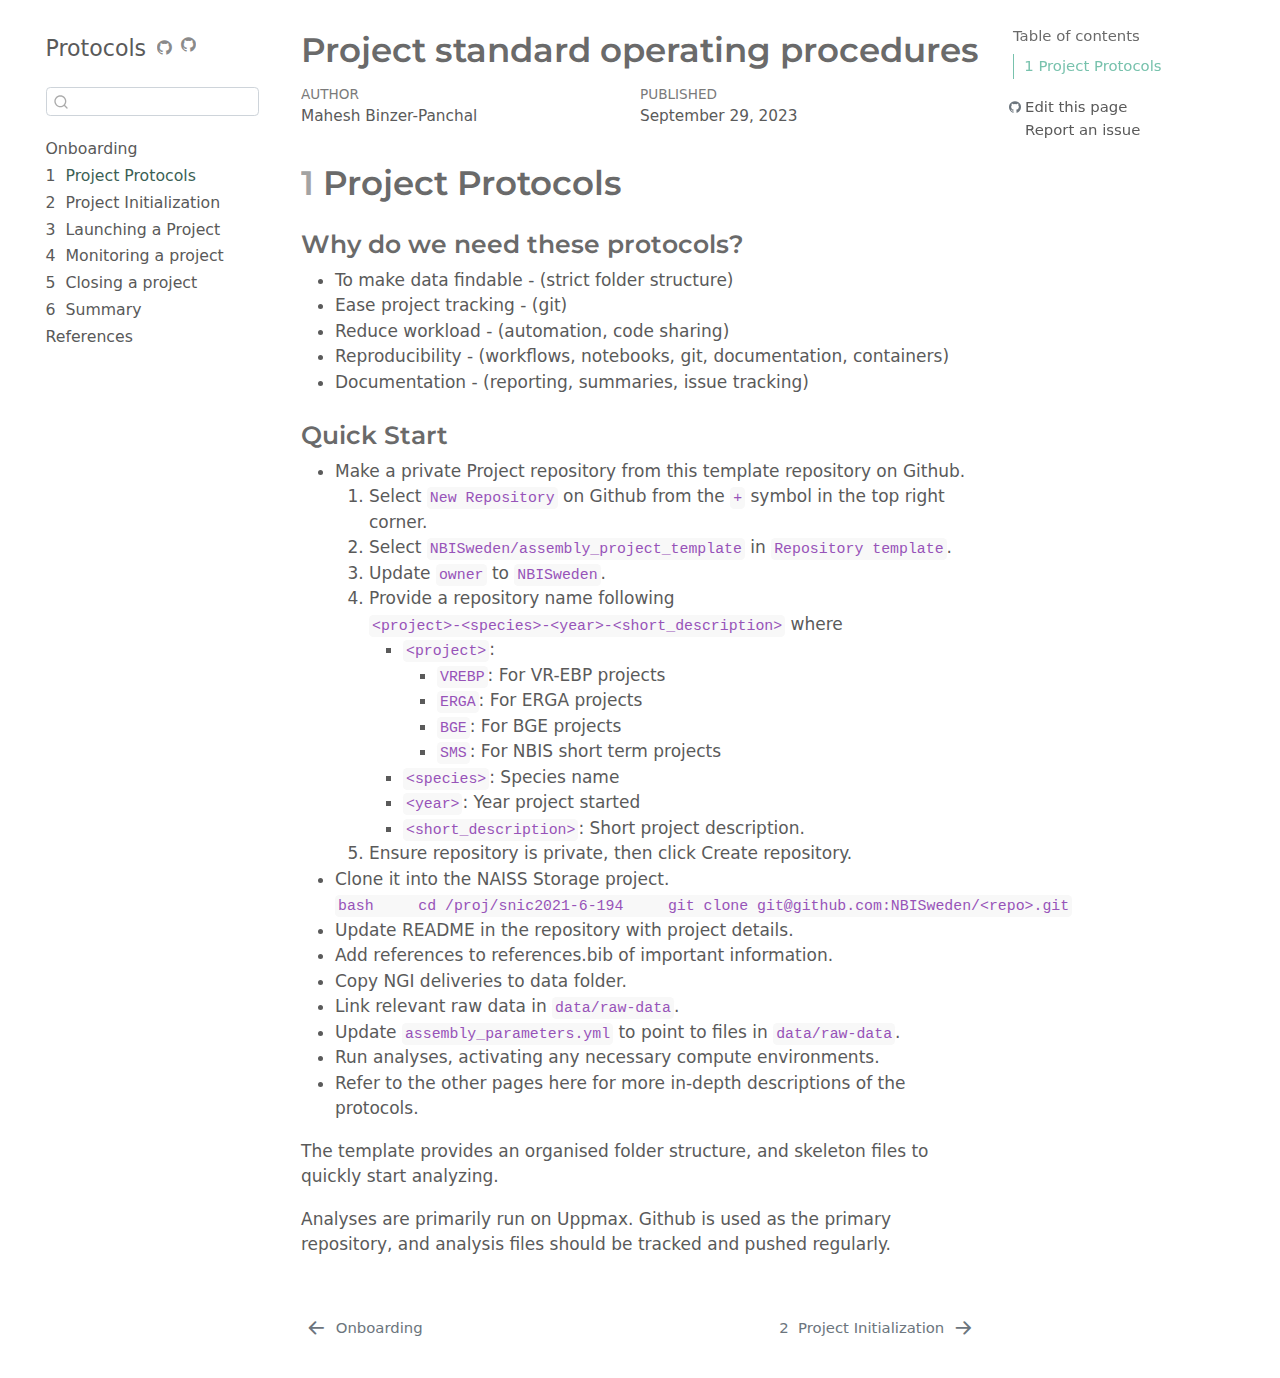
==== index.html @ acf772f7 "Built site for gh-pages" ====
<!DOCTYPE html>
<html xmlns="http://www.w3.org/1999/xhtml" lang="en" xml:lang="en"><head>

<meta charset="utf-8">
<meta name="generator" content="quarto-1.3.450">

<meta name="viewport" content="width=device-width, initial-scale=1.0, user-scalable=yes">

<meta name="author" content="Mahesh Binzer-Panchal">
<meta name="dcterms.date" content="2023-09-29">

<title>Project standard operating procedures</title>
<style>
code{white-space: pre-wrap;}
span.smallcaps{font-variant: small-caps;}
div.columns{display: flex; gap: min(4vw, 1.5em);}
div.column{flex: auto; overflow-x: auto;}
div.hanging-indent{margin-left: 1.5em; text-indent: -1.5em;}
ul.task-list{list-style: none;}
ul.task-list li input[type="checkbox"] {
  width: 0.8em;
  margin: 0 0.8em 0.2em -1em; /* quarto-specific, see https://github.com/quarto-dev/quarto-cli/issues/4556 */ 
  vertical-align: middle;
}
</style>


<script src="site_libs/quarto-nav/quarto-nav.js"></script>
<script src="site_libs/quarto-nav/headroom.min.js"></script>
<script src="site_libs/clipboard/clipboard.min.js"></script>
<script src="site_libs/quarto-search/autocomplete.umd.js"></script>
<script src="site_libs/quarto-search/fuse.min.js"></script>
<script src="site_libs/quarto-search/quarto-search.js"></script>
<meta name="quarto:offset" content="./">
<link href="./initialize.html" rel="next">
<link href="./preface.html" rel="prev">
<script src="site_libs/quarto-html/quarto.js"></script>
<script src="site_libs/quarto-html/popper.min.js"></script>
<script src="site_libs/quarto-html/tippy.umd.min.js"></script>
<script src="site_libs/quarto-html/anchor.min.js"></script>
<link href="site_libs/quarto-html/tippy.css" rel="stylesheet">
<link href="site_libs/quarto-html/quarto-syntax-highlighting.css" rel="stylesheet" id="quarto-text-highlighting-styles">
<script src="site_libs/bootstrap/bootstrap.min.js"></script>
<link href="site_libs/bootstrap/bootstrap-icons.css" rel="stylesheet">
<link href="site_libs/bootstrap/bootstrap.min.css" rel="stylesheet" id="quarto-bootstrap" data-mode="light">
<script id="quarto-search-options" type="application/json">{
  "location": "sidebar",
  "copy-button": false,
  "collapse-after": 3,
  "panel-placement": "start",
  "type": "textbox",
  "limit": 20,
  "language": {
    "search-no-results-text": "No results",
    "search-matching-documents-text": "matching documents",
    "search-copy-link-title": "Copy link to search",
    "search-hide-matches-text": "Hide additional matches",
    "search-more-match-text": "more match in this document",
    "search-more-matches-text": "more matches in this document",
    "search-clear-button-title": "Clear",
    "search-detached-cancel-button-title": "Cancel",
    "search-submit-button-title": "Submit",
    "search-label": "Search"
  }
}</script>


</head>

<body class="nav-sidebar floating">

<div id="quarto-search-results"></div>
  <header id="quarto-header" class="headroom fixed-top">
  <nav class="quarto-secondary-nav">
    <div class="container-fluid d-flex">
      <button type="button" class="quarto-btn-toggle btn" data-bs-toggle="collapse" data-bs-target="#quarto-sidebar,#quarto-sidebar-glass" aria-controls="quarto-sidebar" aria-expanded="false" aria-label="Toggle sidebar navigation" onclick="if (window.quartoToggleHeadroom) { window.quartoToggleHeadroom(); }">
        <i class="bi bi-layout-text-sidebar-reverse"></i>
      </button>
      <nav class="quarto-page-breadcrumbs" aria-label="breadcrumb"><ol class="breadcrumb"><li class="breadcrumb-item"><a href="./index.html"><span class="chapter-number">1</span>&nbsp; <span class="chapter-title">Project Protocols</span></a></li></ol></nav>
      <a class="flex-grow-1" role="button" data-bs-toggle="collapse" data-bs-target="#quarto-sidebar,#quarto-sidebar-glass" aria-controls="quarto-sidebar" aria-expanded="false" aria-label="Toggle sidebar navigation" onclick="if (window.quartoToggleHeadroom) { window.quartoToggleHeadroom(); }">      
      </a>
      <button type="button" class="btn quarto-search-button" aria-label="" onclick="window.quartoOpenSearch();">
        <i class="bi bi-search"></i>
      </button>
    </div>
  </nav>
</header>
<!-- content -->
<div id="quarto-content" class="quarto-container page-columns page-rows-contents page-layout-article">
<!-- sidebar -->
  <nav id="quarto-sidebar" class="sidebar collapse collapse-horizontal sidebar-navigation floating overflow-auto">
    <div class="pt-lg-2 mt-2 text-left sidebar-header">
    <div class="sidebar-title mb-0 py-0">
      <a href="./">Protocols</a> 
        <div class="sidebar-tools-main">
    <div class="dropdown">
      <a href="" title="" id="quarto-navigation-tool-dropdown-0" class="quarto-navigation-tool dropdown-toggle px-1" data-bs-toggle="dropdown" aria-expanded="false" aria-label=""><i class="bi bi-github"></i></a>
      <ul class="dropdown-menu" aria-labelledby="quarto-navigation-tool-dropdown-0">
          <li>
            <a class="dropdown-item sidebar-tools-main-item" href="https://github.com/NBISweden/assembly-project-template">
            Source Code
            </a>
          </li>
          <li>
            <a class="dropdown-item sidebar-tools-main-item" href="https://github.com/NBISweden/assembly-project-template/issues">
            Report a Bug
            </a>
          </li>
      </ul>
    </div>
    <a href="https://github.com/NBISweden/assembly-project-template/tree/main/docs/gh-pages/" rel="" title="Source Code" class="quarto-navigation-tool px-1" aria-label="Source Code"><i class="bi bi-github"></i></a>
</div>
    </div>
      </div>
        <div class="mt-2 flex-shrink-0 align-items-center">
        <div class="sidebar-search">
        <div id="quarto-search" class="" title="Search"></div>
        </div>
        </div>
    <div class="sidebar-menu-container"> 
    <ul class="list-unstyled mt-1">
        <li class="sidebar-item">
  <div class="sidebar-item-container"> 
  <a href="./preface.html" class="sidebar-item-text sidebar-link">
 <span class="menu-text">Onboarding</span></a>
  </div>
</li>
        <li class="sidebar-item">
  <div class="sidebar-item-container"> 
  <a href="./index.html" class="sidebar-item-text sidebar-link active">
 <span class="menu-text"><span class="chapter-number">1</span>&nbsp; <span class="chapter-title">Project Protocols</span></span></a>
  </div>
</li>
        <li class="sidebar-item">
  <div class="sidebar-item-container"> 
  <a href="./initialize.html" class="sidebar-item-text sidebar-link">
 <span class="menu-text"><span class="chapter-number">2</span>&nbsp; <span class="chapter-title">Project Initialization</span></span></a>
  </div>
</li>
        <li class="sidebar-item">
  <div class="sidebar-item-container"> 
  <a href="./launch.html" class="sidebar-item-text sidebar-link">
 <span class="menu-text"><span class="chapter-number">3</span>&nbsp; <span class="chapter-title">Launching a Project</span></span></a>
  </div>
</li>
        <li class="sidebar-item">
  <div class="sidebar-item-container"> 
  <a href="./monitor.html" class="sidebar-item-text sidebar-link">
 <span class="menu-text"><span class="chapter-number">4</span>&nbsp; <span class="chapter-title">Monitoring a project</span></span></a>
  </div>
</li>
        <li class="sidebar-item">
  <div class="sidebar-item-container"> 
  <a href="./close.html" class="sidebar-item-text sidebar-link">
 <span class="menu-text"><span class="chapter-number">5</span>&nbsp; <span class="chapter-title">Closing a project</span></span></a>
  </div>
</li>
        <li class="sidebar-item">
  <div class="sidebar-item-container"> 
  <a href="./summary.html" class="sidebar-item-text sidebar-link">
 <span class="menu-text"><span class="chapter-number">6</span>&nbsp; <span class="chapter-title">Summary</span></span></a>
  </div>
</li>
        <li class="sidebar-item">
  <div class="sidebar-item-container"> 
  <a href="./references.html" class="sidebar-item-text sidebar-link">
 <span class="menu-text">References</span></a>
  </div>
</li>
    </ul>
    </div>
</nav>
<div id="quarto-sidebar-glass" data-bs-toggle="collapse" data-bs-target="#quarto-sidebar,#quarto-sidebar-glass"></div>
<!-- margin-sidebar -->
    <div id="quarto-margin-sidebar" class="sidebar margin-sidebar">
        <nav id="TOC" role="doc-toc" class="toc-active">
    <h2 id="toc-title">Table of contents</h2>
   
  <ul class="collapse">
  <li><a href="#project-protocols" id="toc-project-protocols" class="nav-link active" data-scroll-target="#project-protocols"><span class="header-section-number">1</span> Project Protocols</a></li>
  </ul>
<div class="toc-actions"><div><i class="bi bi-github"></i></div><div class="action-links"><p><a href="https://github.com/NBISweden/assembly-project-template/edit/main/docs/gh-pages/index.qmd" class="toc-action">Edit this page</a></p><p><a href="https://github.com/NBISweden/assembly-project-template/issues/new" class="toc-action">Report an issue</a></p></div></div></nav>
    </div>
<!-- main -->
<main class="content" id="quarto-document-content">

<header id="title-block-header" class="quarto-title-block default">
<div class="quarto-title">
<h1 class="title">Project standard operating procedures</h1>
</div>



<div class="quarto-title-meta">

    <div>
    <div class="quarto-title-meta-heading">Author</div>
    <div class="quarto-title-meta-contents">
             <p>Mahesh Binzer-Panchal </p>
          </div>
  </div>
    
    <div>
    <div class="quarto-title-meta-heading">Published</div>
    <div class="quarto-title-meta-contents">
      <p class="date">September 29, 2023</p>
    </div>
  </div>
  
    
  </div>
  

</header>

<section id="project-protocols" class="level1" data-number="1">
<h1 data-number="1"><span class="header-section-number">1</span> Project Protocols</h1>
<section id="why-do-we-need-these-protocols" class="level3">
<h3 class="anchored" data-anchor-id="why-do-we-need-these-protocols">Why do we need these protocols?</h3>
<ul>
<li>To make data findable - (strict folder structure)</li>
<li>Ease project tracking - (git)</li>
<li>Reduce workload - (automation, code sharing)</li>
<li>Reproducibility - (workflows, notebooks, git, documentation, containers)</li>
<li>Documentation - (reporting, summaries, issue tracking)</li>
</ul>
</section>
<section id="quick-start" class="level3">
<h3 class="anchored" data-anchor-id="quick-start">Quick Start</h3>
<ul>
<li>Make a private Project repository from this template repository on Github.
<ol type="1">
<li>Select <code>New Repository</code> on Github from the <code>+</code> symbol in the top right corner.</li>
<li>Select <code>NBISweden/assembly_project_template</code> in <code>Repository template</code>.</li>
<li>Update <code>owner</code> to <code>NBISweden</code>.</li>
<li>Provide a repository name following <code>&lt;project&gt;-&lt;species&gt;-&lt;year&gt;-&lt;short_description&gt;</code> where
<ul>
<li><code>&lt;project&gt;</code>:
<ul>
<li><code>VREBP</code>: For VR-EBP projects</li>
<li><code>ERGA</code>: For ERGA projects</li>
<li><code>BGE</code>: For BGE projects</li>
<li><code>SMS</code>: For NBIS short term projects</li>
</ul></li>
<li><code>&lt;species&gt;</code>: Species name</li>
<li><code>&lt;year&gt;</code>: Year project started</li>
<li><code>&lt;short_description&gt;</code>: Short project description.</li>
</ul></li>
<li>Ensure repository is private, then click Create repository.</li>
</ol></li>
<li>Clone it into the NAISS Storage project. <code>bash     cd /proj/snic2021-6-194     git clone git@github.com:NBISweden/&lt;repo&gt;.git</code></li>
<li>Update README in the repository with project details.</li>
<li>Add references to references.bib of important information.</li>
<li>Copy NGI deliveries to data folder.</li>
<li>Link relevant raw data in <code>data/raw-data</code>.</li>
<li>Update <code>assembly_parameters.yml</code> to point to files in <code>data/raw-data</code>.</li>
<li>Run analyses, activating any necessary compute environments.</li>
<li>Refer to the other pages here for more in-depth descriptions of the protocols.</li>
</ul>
<p>The template provides an organised folder structure, and skeleton files to quickly start analyzing.</p>
<p>Analyses are primarily run on Uppmax. Github is used as the primary repository, and analysis files should be tracked and pushed regularly.</p>


</section>
</section>

</main> <!-- /main -->
<script id="quarto-html-after-body" type="application/javascript">
window.document.addEventListener("DOMContentLoaded", function (event) {
  const toggleBodyColorMode = (bsSheetEl) => {
    const mode = bsSheetEl.getAttribute("data-mode");
    const bodyEl = window.document.querySelector("body");
    if (mode === "dark") {
      bodyEl.classList.add("quarto-dark");
      bodyEl.classList.remove("quarto-light");
    } else {
      bodyEl.classList.add("quarto-light");
      bodyEl.classList.remove("quarto-dark");
    }
  }
  const toggleBodyColorPrimary = () => {
    const bsSheetEl = window.document.querySelector("link#quarto-bootstrap");
    if (bsSheetEl) {
      toggleBodyColorMode(bsSheetEl);
    }
  }
  toggleBodyColorPrimary();  
  const icon = "";
  const anchorJS = new window.AnchorJS();
  anchorJS.options = {
    placement: 'right',
    icon: icon
  };
  anchorJS.add('.anchored');
  const isCodeAnnotation = (el) => {
    for (const clz of el.classList) {
      if (clz.startsWith('code-annotation-')) {                     
        return true;
      }
    }
    return false;
  }
  const clipboard = new window.ClipboardJS('.code-copy-button', {
    text: function(trigger) {
      const codeEl = trigger.previousElementSibling.cloneNode(true);
      for (const childEl of codeEl.children) {
        if (isCodeAnnotation(childEl)) {
          childEl.remove();
        }
      }
      return codeEl.innerText;
    }
  });
  clipboard.on('success', function(e) {
    // button target
    const button = e.trigger;
    // don't keep focus
    button.blur();
    // flash "checked"
    button.classList.add('code-copy-button-checked');
    var currentTitle = button.getAttribute("title");
    button.setAttribute("title", "Copied!");
    let tooltip;
    if (window.bootstrap) {
      button.setAttribute("data-bs-toggle", "tooltip");
      button.setAttribute("data-bs-placement", "left");
      button.setAttribute("data-bs-title", "Copied!");
      tooltip = new bootstrap.Tooltip(button, 
        { trigger: "manual", 
          customClass: "code-copy-button-tooltip",
          offset: [0, -8]});
      tooltip.show();    
    }
    setTimeout(function() {
      if (tooltip) {
        tooltip.hide();
        button.removeAttribute("data-bs-title");
        button.removeAttribute("data-bs-toggle");
        button.removeAttribute("data-bs-placement");
      }
      button.setAttribute("title", currentTitle);
      button.classList.remove('code-copy-button-checked');
    }, 1000);
    // clear code selection
    e.clearSelection();
  });
  function tippyHover(el, contentFn) {
    const config = {
      allowHTML: true,
      content: contentFn,
      maxWidth: 500,
      delay: 100,
      arrow: false,
      appendTo: function(el) {
          return el.parentElement;
      },
      interactive: true,
      interactiveBorder: 10,
      theme: 'quarto',
      placement: 'bottom-start'
    };
    window.tippy(el, config); 
  }
  const noterefs = window.document.querySelectorAll('a[role="doc-noteref"]');
  for (var i=0; i<noterefs.length; i++) {
    const ref = noterefs[i];
    tippyHover(ref, function() {
      // use id or data attribute instead here
      let href = ref.getAttribute('data-footnote-href') || ref.getAttribute('href');
      try { href = new URL(href).hash; } catch {}
      const id = href.replace(/^#\/?/, "");
      const note = window.document.getElementById(id);
      return note.innerHTML;
    });
  }
      let selectedAnnoteEl;
      const selectorForAnnotation = ( cell, annotation) => {
        let cellAttr = 'data-code-cell="' + cell + '"';
        let lineAttr = 'data-code-annotation="' +  annotation + '"';
        const selector = 'span[' + cellAttr + '][' + lineAttr + ']';
        return selector;
      }
      const selectCodeLines = (annoteEl) => {
        const doc = window.document;
        const targetCell = annoteEl.getAttribute("data-target-cell");
        const targetAnnotation = annoteEl.getAttribute("data-target-annotation");
        const annoteSpan = window.document.querySelector(selectorForAnnotation(targetCell, targetAnnotation));
        const lines = annoteSpan.getAttribute("data-code-lines").split(",");
        const lineIds = lines.map((line) => {
          return targetCell + "-" + line;
        })
        let top = null;
        let height = null;
        let parent = null;
        if (lineIds.length > 0) {
            //compute the position of the single el (top and bottom and make a div)
            const el = window.document.getElementById(lineIds[0]);
            top = el.offsetTop;
            height = el.offsetHeight;
            parent = el.parentElement.parentElement;
          if (lineIds.length > 1) {
            const lastEl = window.document.getElementById(lineIds[lineIds.length - 1]);
            const bottom = lastEl.offsetTop + lastEl.offsetHeight;
            height = bottom - top;
          }
          if (top !== null && height !== null && parent !== null) {
            // cook up a div (if necessary) and position it 
            let div = window.document.getElementById("code-annotation-line-highlight");
            if (div === null) {
              div = window.document.createElement("div");
              div.setAttribute("id", "code-annotation-line-highlight");
              div.style.position = 'absolute';
              parent.appendChild(div);
            }
            div.style.top = top - 2 + "px";
            div.style.height = height + 4 + "px";
            let gutterDiv = window.document.getElementById("code-annotation-line-highlight-gutter");
            if (gutterDiv === null) {
              gutterDiv = window.document.createElement("div");
              gutterDiv.setAttribute("id", "code-annotation-line-highlight-gutter");
              gutterDiv.style.position = 'absolute';
              const codeCell = window.document.getElementById(targetCell);
              const gutter = codeCell.querySelector('.code-annotation-gutter');
              gutter.appendChild(gutterDiv);
            }
            gutterDiv.style.top = top - 2 + "px";
            gutterDiv.style.height = height + 4 + "px";
          }
          selectedAnnoteEl = annoteEl;
        }
      };
      const unselectCodeLines = () => {
        const elementsIds = ["code-annotation-line-highlight", "code-annotation-line-highlight-gutter"];
        elementsIds.forEach((elId) => {
          const div = window.document.getElementById(elId);
          if (div) {
            div.remove();
          }
        });
        selectedAnnoteEl = undefined;
      };
      // Attach click handler to the DT
      const annoteDls = window.document.querySelectorAll('dt[data-target-cell]');
      for (const annoteDlNode of annoteDls) {
        annoteDlNode.addEventListener('click', (event) => {
          const clickedEl = event.target;
          if (clickedEl !== selectedAnnoteEl) {
            unselectCodeLines();
            const activeEl = window.document.querySelector('dt[data-target-cell].code-annotation-active');
            if (activeEl) {
              activeEl.classList.remove('code-annotation-active');
            }
            selectCodeLines(clickedEl);
            clickedEl.classList.add('code-annotation-active');
          } else {
            // Unselect the line
            unselectCodeLines();
            clickedEl.classList.remove('code-annotation-active');
          }
        });
      }
  const findCites = (el) => {
    const parentEl = el.parentElement;
    if (parentEl) {
      const cites = parentEl.dataset.cites;
      if (cites) {
        return {
          el,
          cites: cites.split(' ')
        };
      } else {
        return findCites(el.parentElement)
      }
    } else {
      return undefined;
    }
  };
  var bibliorefs = window.document.querySelectorAll('a[role="doc-biblioref"]');
  for (var i=0; i<bibliorefs.length; i++) {
    const ref = bibliorefs[i];
    const citeInfo = findCites(ref);
    if (citeInfo) {
      tippyHover(citeInfo.el, function() {
        var popup = window.document.createElement('div');
        citeInfo.cites.forEach(function(cite) {
          var citeDiv = window.document.createElement('div');
          citeDiv.classList.add('hanging-indent');
          citeDiv.classList.add('csl-entry');
          var biblioDiv = window.document.getElementById('ref-' + cite);
          if (biblioDiv) {
            citeDiv.innerHTML = biblioDiv.innerHTML;
          }
          popup.appendChild(citeDiv);
        });
        return popup.innerHTML;
      });
    }
  }
});
</script>
<nav class="page-navigation">
  <div class="nav-page nav-page-previous">
      <a href="./preface.html" class="pagination-link">
        <i class="bi bi-arrow-left-short"></i> <span class="nav-page-text">Onboarding</span>
      </a>          
  </div>
  <div class="nav-page nav-page-next">
      <a href="./initialize.html" class="pagination-link">
        <span class="nav-page-text"><span class="chapter-number">2</span>&nbsp; <span class="chapter-title">Project Initialization</span></span> <i class="bi bi-arrow-right-short"></i>
      </a>
  </div>
</nav>
</div> <!-- /content -->



</body></html>
---- site_libs/quarto-html/tippy.css ----
.tippy-box[data-animation=fade][data-state=hidden]{opacity:0}[data-tippy-root]{max-width:calc(100vw - 10px)}.tippy-box{position:relative;background-color:#333;color:#fff;border-radius:4px;font-size:14px;line-height:1.4;white-space:normal;outline:0;transition-property:transform,visibility,opacity}.tippy-box[data-placement^=top]>.tippy-arrow{bottom:0}.tippy-box[data-placement^=top]>.tippy-arrow:before{bottom:-7px;left:0;border-width:8px 8px 0;border-top-color:initial;transform-origin:center top}.tippy-box[data-placement^=bottom]>.tippy-arrow{top:0}.tippy-box[data-placement^=bottom]>.tippy-arrow:before{top:-7px;left:0;border-width:0 8px 8px;border-bottom-color:initial;transform-origin:center bottom}.tippy-box[data-placement^=left]>.tippy-arrow{right:0}.tippy-box[data-placement^=left]>.tippy-arrow:before{border-width:8px 0 8px 8px;border-left-color:initial;right:-7px;transform-origin:center left}.tippy-box[data-placement^=right]>.tippy-arrow{left:0}.tippy-box[data-placement^=right]>.tippy-arrow:before{left:-7px;border-width:8px 8px 8px 0;border-right-color:initial;transform-origin:center right}.tippy-box[data-inertia][data-state=visible]{transition-timing-function:cubic-bezier(.54,1.5,.38,1.11)}.tippy-arrow{width:16px;height:16px;color:#333}.tippy-arrow:before{content:"";position:absolute;border-color:transparent;border-style:solid}.tippy-content{position:relative;padding:5px 9px;z-index:1}
---- site_libs/quarto-html/quarto-syntax-highlighting.css ----
/* quarto syntax highlight colors */
:root {
  --quarto-hl-ot-color: #003B4F;
  --quarto-hl-at-color: #657422;
  --quarto-hl-ss-color: #20794D;
  --quarto-hl-an-color: #5E5E5E;
  --quarto-hl-fu-color: #4758AB;
  --quarto-hl-st-color: #20794D;
  --quarto-hl-cf-color: #003B4F;
  --quarto-hl-op-color: #5E5E5E;
  --quarto-hl-er-color: #AD0000;
  --quarto-hl-bn-color: #AD0000;
  --quarto-hl-al-color: #AD0000;
  --quarto-hl-va-color: #111111;
  --quarto-hl-bu-color: inherit;
  --quarto-hl-ex-color: inherit;
  --quarto-hl-pp-color: #AD0000;
  --quarto-hl-in-color: #5E5E5E;
  --quarto-hl-vs-color: #20794D;
  --quarto-hl-wa-color: #5E5E5E;
  --quarto-hl-do-color: #5E5E5E;
  --quarto-hl-im-color: #00769E;
  --quarto-hl-ch-color: #20794D;
  --quarto-hl-dt-color: #AD0000;
  --quarto-hl-fl-color: #AD0000;
  --quarto-hl-co-color: #5E5E5E;
  --quarto-hl-cv-color: #5E5E5E;
  --quarto-hl-cn-color: #8f5902;
  --quarto-hl-sc-color: #5E5E5E;
  --quarto-hl-dv-color: #AD0000;
  --quarto-hl-kw-color: #003B4F;
}

/* other quarto variables */
:root {
  --quarto-font-monospace: SFMono-Regular, Menlo, Monaco, Consolas, "Liberation Mono", "Courier New", monospace;
}

pre > code.sourceCode > span {
  color: #003B4F;
}

code span {
  color: #003B4F;
}

code.sourceCode > span {
  color: #003B4F;
}

div.sourceCode,
div.sourceCode pre.sourceCode {
  color: #003B4F;
}

code span.ot {
  color: #003B4F;
  font-style: inherit;
}

code span.at {
  color: #657422;
  font-style: inherit;
}

code span.ss {
  color: #20794D;
  font-style: inherit;
}

code span.an {
  color: #5E5E5E;
  font-style: inherit;
}

code span.fu {
  color: #4758AB;
  font-style: inherit;
}

code span.st {
  color: #20794D;
  font-style: inherit;
}

code span.cf {
  color: #003B4F;
  font-style: inherit;
}

code span.op {
  color: #5E5E5E;
  font-style: inherit;
}

code span.er {
  color: #AD0000;
  font-style: inherit;
}

code span.bn {
  color: #AD0000;
  font-style: inherit;
}

code span.al {
  color: #AD0000;
  font-style: inherit;
}

code span.va {
  color: #111111;
  font-style: inherit;
}

code span.bu {
  font-style: inherit;
}

code span.ex {
  font-style: inherit;
}

code span.pp {
  color: #AD0000;
  font-style: inherit;
}

code span.in {
  color: #5E5E5E;
  font-style: inherit;
}

code span.vs {
  color: #20794D;
  font-style: inherit;
}

code span.wa {
  color: #5E5E5E;
  font-style: italic;
}

code span.do {
  color: #5E5E5E;
  font-style: italic;
}

code span.im {
  color: #00769E;
  font-style: inherit;
}

code span.ch {
  color: #20794D;
  font-style: inherit;
}

code span.dt {
  color: #AD0000;
  font-style: inherit;
}

code span.fl {
  color: #AD0000;
  font-style: inherit;
}

code span.co {
  color: #5E5E5E;
  font-style: inherit;
}

code span.cv {
  color: #5E5E5E;
  font-style: italic;
}

code span.cn {
  color: #8f5902;
  font-style: inherit;
}

code span.sc {
  color: #5E5E5E;
  font-style: inherit;
}

code span.dv {
  color: #AD0000;
  font-style: inherit;
}

code span.kw {
  color: #003B4F;
  font-style: inherit;
}

.prevent-inlining {
  content: "</";
}

/*# sourceMappingURL=debc5d5d77c3f9108843748ff7464032.css.map */
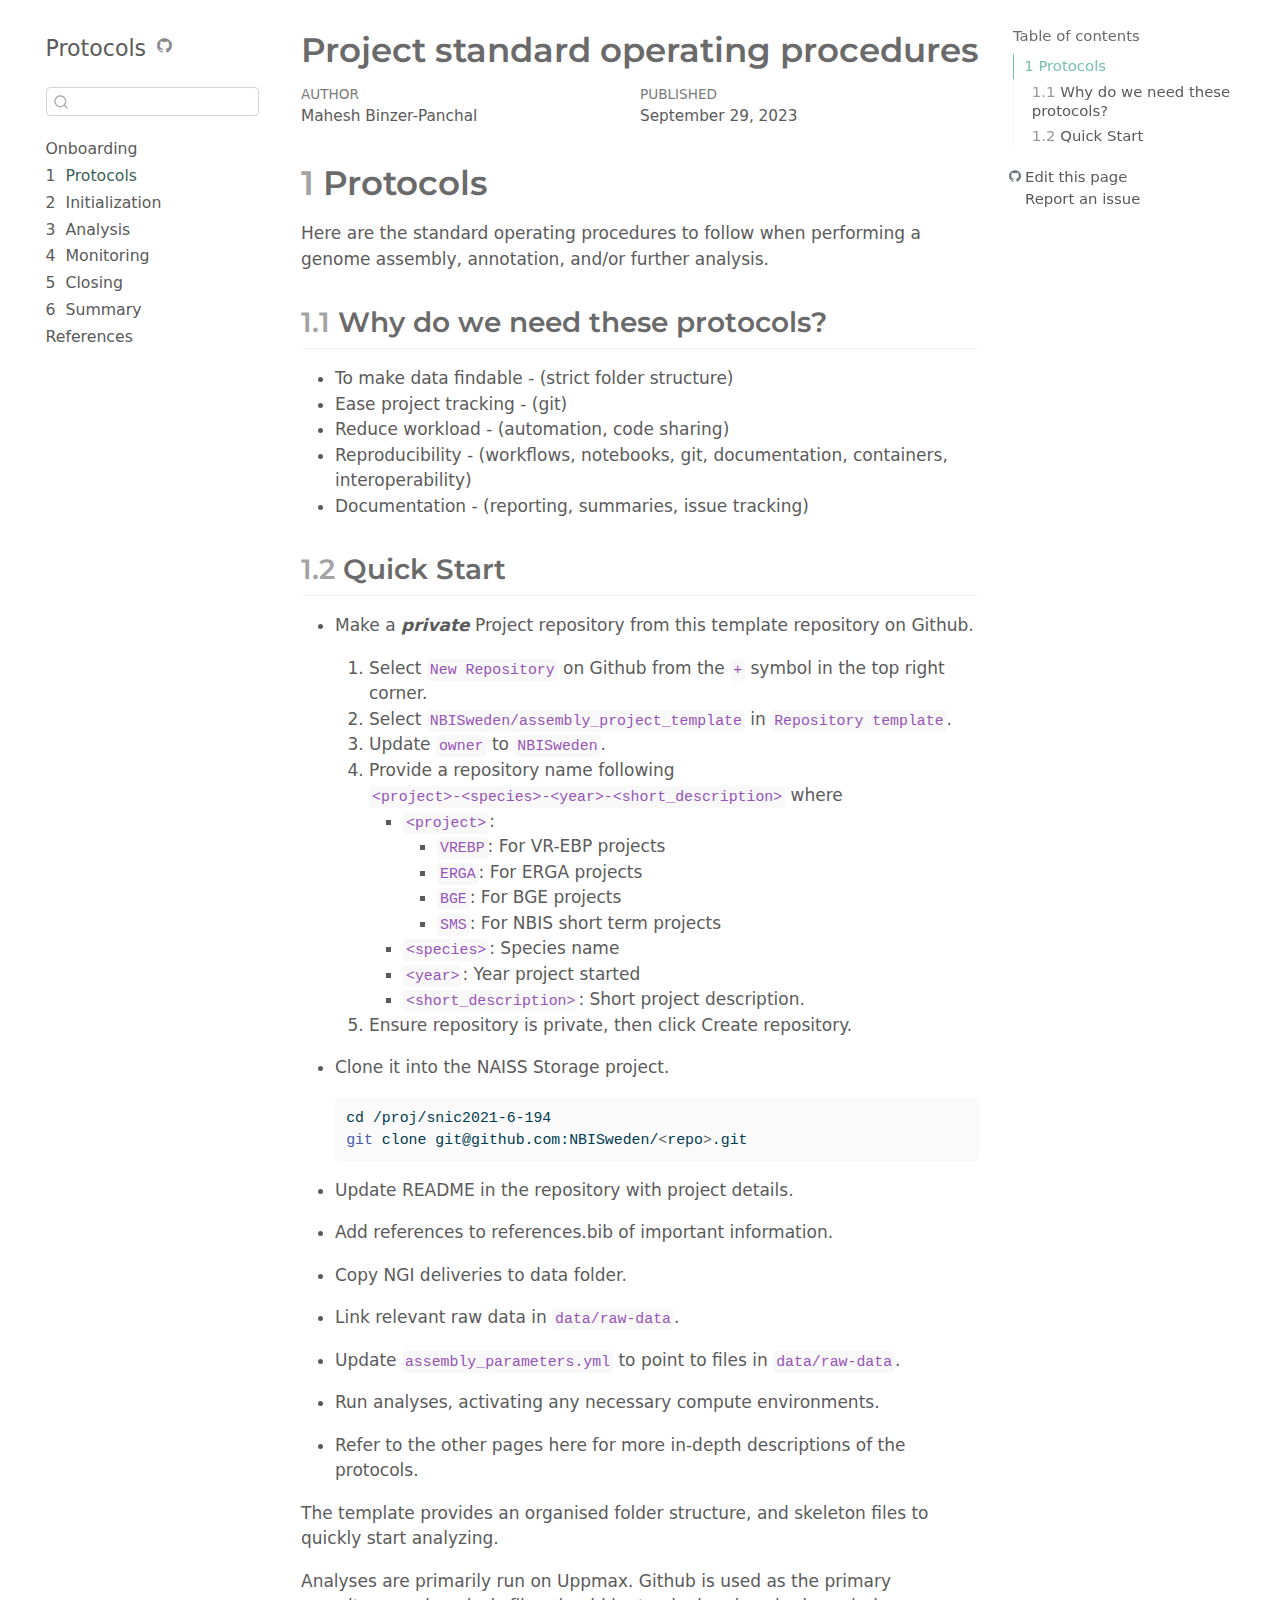
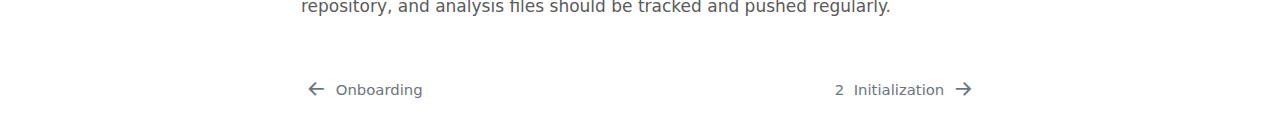
==== commit 8b1d9f2e: "Built site for gh-pages" ====
--- a/index.html
+++ b/index.html
@@ -21,6 +21,40 @@
   width: 0.8em;
   margin: 0 0.8em 0.2em -1em; /* quarto-specific, see https://github.com/quarto-dev/quarto-cli/issues/4556 */ 
   vertical-align: middle;
+}
+/* CSS for syntax highlighting */
+pre > code.sourceCode { white-space: pre; position: relative; }
+pre > code.sourceCode > span { display: inline-block; line-height: 1.25; }
+pre > code.sourceCode > span:empty { height: 1.2em; }
+.sourceCode { overflow: visible; }
+code.sourceCode > span { color: inherit; text-decoration: inherit; }
+div.sourceCode { margin: 1em 0; }
+pre.sourceCode { margin: 0; }
+@media screen {
+div.sourceCode { overflow: auto; }
+}
+@media print {
+pre > code.sourceCode { white-space: pre-wrap; }
+pre > code.sourceCode > span { text-indent: -5em; padding-left: 5em; }
+}
+pre.numberSource code
+  { counter-reset: source-line 0; }
+pre.numberSource code > span
+  { position: relative; left: -4em; counter-increment: source-line; }
+pre.numberSource code > span > a:first-child::before
+  { content: counter(source-line);
+    position: relative; left: -1em; text-align: right; vertical-align: baseline;
+    border: none; display: inline-block;
+    -webkit-touch-callout: none; -webkit-user-select: none;
+    -khtml-user-select: none; -moz-user-select: none;
+    -ms-user-select: none; user-select: none;
+    padding: 0 4px; width: 4em;
+  }
+pre.numberSource { margin-left: 3em;  padding-left: 4px; }
+div.sourceCode
+  {   }
+@media screen {
+pre > code.sourceCode > span > a:first-child::before { text-decoration: underline; }
 }
 </style>
 
@@ -76,7 +110,7 @@
       <button type="button" class="quarto-btn-toggle btn" data-bs-toggle="collapse" data-bs-target="#quarto-sidebar,#quarto-sidebar-glass" aria-controls="quarto-sidebar" aria-expanded="false" aria-label="Toggle sidebar navigation" onclick="if (window.quartoToggleHeadroom) { window.quartoToggleHeadroom(); }">
         <i class="bi bi-layout-text-sidebar-reverse"></i>
       </button>
-      <nav class="quarto-page-breadcrumbs" aria-label="breadcrumb"><ol class="breadcrumb"><li class="breadcrumb-item"><a href="./index.html"><span class="chapter-number">1</span>&nbsp; <span class="chapter-title">Project Protocols</span></a></li></ol></nav>
+      <nav class="quarto-page-breadcrumbs" aria-label="breadcrumb"><ol class="breadcrumb"><li class="breadcrumb-item"><a href="./index.html"><span class="chapter-number">1</span>&nbsp; <span class="chapter-title">Protocols</span></a></li></ol></nav>
       <a class="flex-grow-1" role="button" data-bs-toggle="collapse" data-bs-target="#quarto-sidebar,#quarto-sidebar-glass" aria-controls="quarto-sidebar" aria-expanded="false" aria-label="Toggle sidebar navigation" onclick="if (window.quartoToggleHeadroom) { window.quartoToggleHeadroom(); }">      
       </a>
       <button type="button" class="btn quarto-search-button" aria-label="" onclick="window.quartoOpenSearch();">
@@ -93,21 +127,6 @@
     <div class="sidebar-title mb-0 py-0">
       <a href="./">Protocols</a> 
         <div class="sidebar-tools-main">
-    <div class="dropdown">
-      <a href="" title="" id="quarto-navigation-tool-dropdown-0" class="quarto-navigation-tool dropdown-toggle px-1" data-bs-toggle="dropdown" aria-expanded="false" aria-label=""><i class="bi bi-github"></i></a>
-      <ul class="dropdown-menu" aria-labelledby="quarto-navigation-tool-dropdown-0">
-          <li>
-            <a class="dropdown-item sidebar-tools-main-item" href="https://github.com/NBISweden/assembly-project-template">
-            Source Code
-            </a>
-          </li>
-          <li>
-            <a class="dropdown-item sidebar-tools-main-item" href="https://github.com/NBISweden/assembly-project-template/issues">
-            Report a Bug
-            </a>
-          </li>
-      </ul>
-    </div>
     <a href="https://github.com/NBISweden/assembly-project-template/tree/main/docs/gh-pages/" rel="" title="Source Code" class="quarto-navigation-tool px-1" aria-label="Source Code"><i class="bi bi-github"></i></a>
 </div>
     </div>
@@ -128,31 +147,31 @@
         <li class="sidebar-item">
   <div class="sidebar-item-container"> 
   <a href="./index.html" class="sidebar-item-text sidebar-link active">
- <span class="menu-text"><span class="chapter-number">1</span>&nbsp; <span class="chapter-title">Project Protocols</span></span></a>
+ <span class="menu-text"><span class="chapter-number">1</span>&nbsp; <span class="chapter-title">Protocols</span></span></a>
   </div>
 </li>
         <li class="sidebar-item">
   <div class="sidebar-item-container"> 
   <a href="./initialize.html" class="sidebar-item-text sidebar-link">
- <span class="menu-text"><span class="chapter-number">2</span>&nbsp; <span class="chapter-title">Project Initialization</span></span></a>
+ <span class="menu-text"><span class="chapter-number">2</span>&nbsp; <span class="chapter-title">Initialization</span></span></a>
   </div>
 </li>
         <li class="sidebar-item">
   <div class="sidebar-item-container"> 
   <a href="./launch.html" class="sidebar-item-text sidebar-link">
- <span class="menu-text"><span class="chapter-number">3</span>&nbsp; <span class="chapter-title">Launching a Project</span></span></a>
+ <span class="menu-text"><span class="chapter-number">3</span>&nbsp; <span class="chapter-title">Analysis</span></span></a>
   </div>
 </li>
         <li class="sidebar-item">
   <div class="sidebar-item-container"> 
   <a href="./monitor.html" class="sidebar-item-text sidebar-link">
- <span class="menu-text"><span class="chapter-number">4</span>&nbsp; <span class="chapter-title">Monitoring a project</span></span></a>
+ <span class="menu-text"><span class="chapter-number">4</span>&nbsp; <span class="chapter-title">Monitoring</span></span></a>
   </div>
 </li>
         <li class="sidebar-item">
   <div class="sidebar-item-container"> 
   <a href="./close.html" class="sidebar-item-text sidebar-link">
- <span class="menu-text"><span class="chapter-number">5</span>&nbsp; <span class="chapter-title">Closing a project</span></span></a>
+ <span class="menu-text"><span class="chapter-number">5</span>&nbsp; <span class="chapter-title">Closing</span></span></a>
   </div>
 </li>
         <li class="sidebar-item">
@@ -177,7 +196,11 @@
     <h2 id="toc-title">Table of contents</h2>
    
   <ul class="collapse">
-  <li><a href="#project-protocols" id="toc-project-protocols" class="nav-link active" data-scroll-target="#project-protocols"><span class="header-section-number">1</span> Project Protocols</a></li>
+  <li><a href="#protocols" id="toc-protocols" class="nav-link active" data-scroll-target="#protocols"><span class="header-section-number">1</span> Protocols</a>
+  <ul class="collapse">
+  <li><a href="#why-do-we-need-these-protocols" id="toc-why-do-we-need-these-protocols" class="nav-link" data-scroll-target="#why-do-we-need-these-protocols"><span class="header-section-number">1.1</span> Why do we need these protocols?</a></li>
+  <li><a href="#quick-start" id="toc-quick-start" class="nav-link" data-scroll-target="#quick-start"><span class="header-section-number">1.2</span> Quick Start</a></li>
+  </ul></li>
   </ul>
 <div class="toc-actions"><div><i class="bi bi-github"></i></div><div class="action-links"><p><a href="https://github.com/NBISweden/assembly-project-template/edit/main/docs/gh-pages/index.qmd" class="toc-action">Edit this page</a></p><p><a href="https://github.com/NBISweden/assembly-project-template/issues/new" class="toc-action">Report an issue</a></p></div></div></nav>
     </div>
@@ -213,22 +236,23 @@
 
 </header>
 
-<section id="project-protocols" class="level1" data-number="1">
-<h1 data-number="1"><span class="header-section-number">1</span> Project Protocols</h1>
-<section id="why-do-we-need-these-protocols" class="level3">
-<h3 class="anchored" data-anchor-id="why-do-we-need-these-protocols">Why do we need these protocols?</h3>
+<section id="protocols" class="level1" data-number="1">
+<h1 data-number="1"><span class="header-section-number">1</span> Protocols</h1>
+<p>Here are the standard operating procedures to follow when performing a genome assembly, annotation, and/or further analysis.</p>
+<section id="why-do-we-need-these-protocols" class="level2" data-number="1.1">
+<h2 data-number="1.1" class="anchored" data-anchor-id="why-do-we-need-these-protocols"><span class="header-section-number">1.1</span> Why do we need these protocols?</h2>
 <ul>
 <li>To make data findable - (strict folder structure)</li>
 <li>Ease project tracking - (git)</li>
 <li>Reduce workload - (automation, code sharing)</li>
-<li>Reproducibility - (workflows, notebooks, git, documentation, containers)</li>
+<li>Reproducibility - (workflows, notebooks, git, documentation, containers, interoperability)</li>
 <li>Documentation - (reporting, summaries, issue tracking)</li>
 </ul>
 </section>
-<section id="quick-start" class="level3">
-<h3 class="anchored" data-anchor-id="quick-start">Quick Start</h3>
+<section id="quick-start" class="level2" data-number="1.2">
+<h2 data-number="1.2" class="anchored" data-anchor-id="quick-start"><span class="header-section-number">1.2</span> Quick Start</h2>
 <ul>
-<li>Make a private Project repository from this template repository on Github.
+<li><p>Make a <strong><em>private</em></strong> Project repository from this template repository on Github.</p>
 <ol type="1">
 <li>Select <code>New Repository</code> on Github from the <code>+</code> symbol in the top right corner.</li>
 <li>Select <code>NBISweden/assembly_project_template</code> in <code>Repository template</code>.</li>
@@ -248,14 +272,16 @@
 </ul></li>
 <li>Ensure repository is private, then click Create repository.</li>
 </ol></li>
-<li>Clone it into the NAISS Storage project. <code>bash     cd /proj/snic2021-6-194     git clone git@github.com:NBISweden/&lt;repo&gt;.git</code></li>
-<li>Update README in the repository with project details.</li>
-<li>Add references to references.bib of important information.</li>
-<li>Copy NGI deliveries to data folder.</li>
-<li>Link relevant raw data in <code>data/raw-data</code>.</li>
-<li>Update <code>assembly_parameters.yml</code> to point to files in <code>data/raw-data</code>.</li>
-<li>Run analyses, activating any necessary compute environments.</li>
-<li>Refer to the other pages here for more in-depth descriptions of the protocols.</li>
+<li><p>Clone it into the NAISS Storage project.</p>
+<div class="sourceCode" id="cb1"><pre class="sourceCode bash code-with-copy"><code class="sourceCode bash"><span id="cb1-1"><a href="#cb1-1" aria-hidden="true" tabindex="-1"></a><span class="bu">cd</span> /proj/snic2021-6-194</span>
+<span id="cb1-2"><a href="#cb1-2" aria-hidden="true" tabindex="-1"></a><span class="fu">git</span> clone git@github.com:NBISweden/<span class="op">&lt;</span>repo<span class="op">&gt;</span>.git </span></code><button title="Copy to Clipboard" class="code-copy-button"><i class="bi"></i></button></pre></div></li>
+<li><p>Update README in the repository with project details.</p></li>
+<li><p>Add references to references.bib of important information.</p></li>
+<li><p>Copy NGI deliveries to data folder.</p></li>
+<li><p>Link relevant raw data in <code>data/raw-data</code>.</p></li>
+<li><p>Update <code>assembly_parameters.yml</code> to point to files in <code>data/raw-data</code>.</p></li>
+<li><p>Run analyses, activating any necessary compute environments.</p></li>
+<li><p>Refer to the other pages here for more in-depth descriptions of the protocols.</p></li>
 </ul>
 <p>The template provides an organised folder structure, and skeleton files to quickly start analyzing.</p>
 <p>Analyses are primarily run on Uppmax. Github is used as the primary repository, and analysis files should be tracked and pushed regularly.</p>
@@ -506,7 +532,7 @@
   </div>
   <div class="nav-page nav-page-next">
       <a href="./initialize.html" class="pagination-link">
-        <span class="nav-page-text"><span class="chapter-number">2</span>&nbsp; <span class="chapter-title">Project Initialization</span></span> <i class="bi bi-arrow-right-short"></i>
+        <span class="nav-page-text"><span class="chapter-number">2</span>&nbsp; <span class="chapter-title">Initialization</span></span> <i class="bi bi-arrow-right-short"></i>
       </a>
   </div>
 </nav>
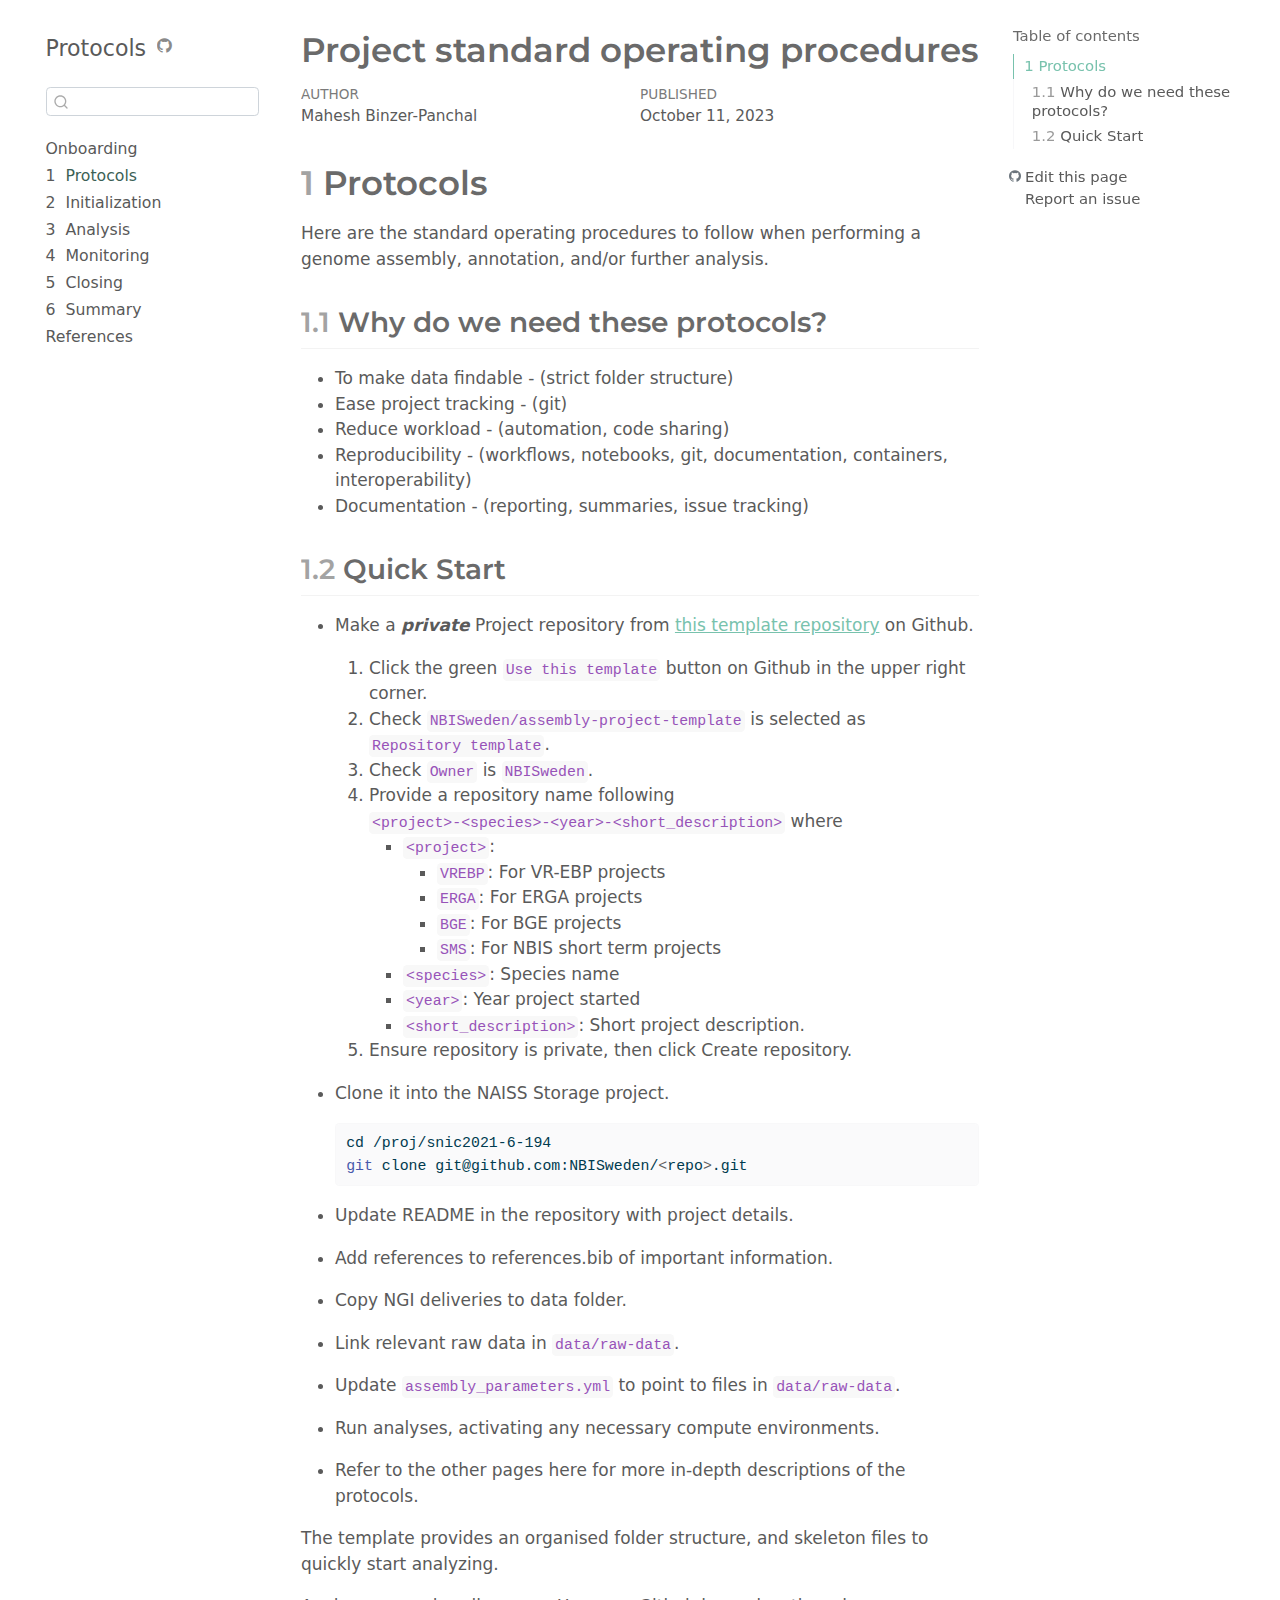
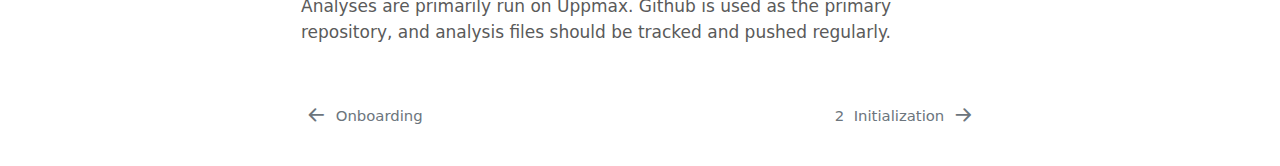
==== commit 424dec3a: "Built site for gh-pages" ====
--- a/index.html
+++ b/index.html
@@ -7,7 +7,7 @@
 <meta name="viewport" content="width=device-width, initial-scale=1.0, user-scalable=yes">
 
 <meta name="author" content="Mahesh Binzer-Panchal">
-<meta name="dcterms.date" content="2023-09-29">
+<meta name="dcterms.date" content="2023-10-11">
 
 <title>Project standard operating procedures</title>
 <style>
@@ -226,7 +226,7 @@
     <div>
     <div class="quarto-title-meta-heading">Published</div>
     <div class="quarto-title-meta-contents">
-      <p class="date">September 29, 2023</p>
+      <p class="date">October 11, 2023</p>
     </div>
   </div>
   
@@ -252,11 +252,11 @@
 <section id="quick-start" class="level2" data-number="1.2">
 <h2 data-number="1.2" class="anchored" data-anchor-id="quick-start"><span class="header-section-number">1.2</span> Quick Start</h2>
 <ul>
-<li><p>Make a <strong><em>private</em></strong> Project repository from this template repository on Github.</p>
+<li><p>Make a <strong><em>private</em></strong> Project repository from <a href="https://github.com/NBISweden/assembly-project-template">this template repository</a> on Github.</p>
 <ol type="1">
-<li>Select <code>New Repository</code> on Github from the <code>+</code> symbol in the top right corner.</li>
-<li>Select <code>NBISweden/assembly_project_template</code> in <code>Repository template</code>.</li>
-<li>Update <code>owner</code> to <code>NBISweden</code>.</li>
+<li>Click the green <code>Use this template</code> button on Github in the upper right corner.</li>
+<li>Check <code>NBISweden/assembly-project-template</code> is selected as <code>Repository template</code>.</li>
+<li>Check <code>Owner</code> is <code>NBISweden</code>.</li>
 <li>Provide a repository name following <code>&lt;project&gt;-&lt;species&gt;-&lt;year&gt;-&lt;short_description&gt;</code> where
 <ul>
 <li><code>&lt;project&gt;</code>:
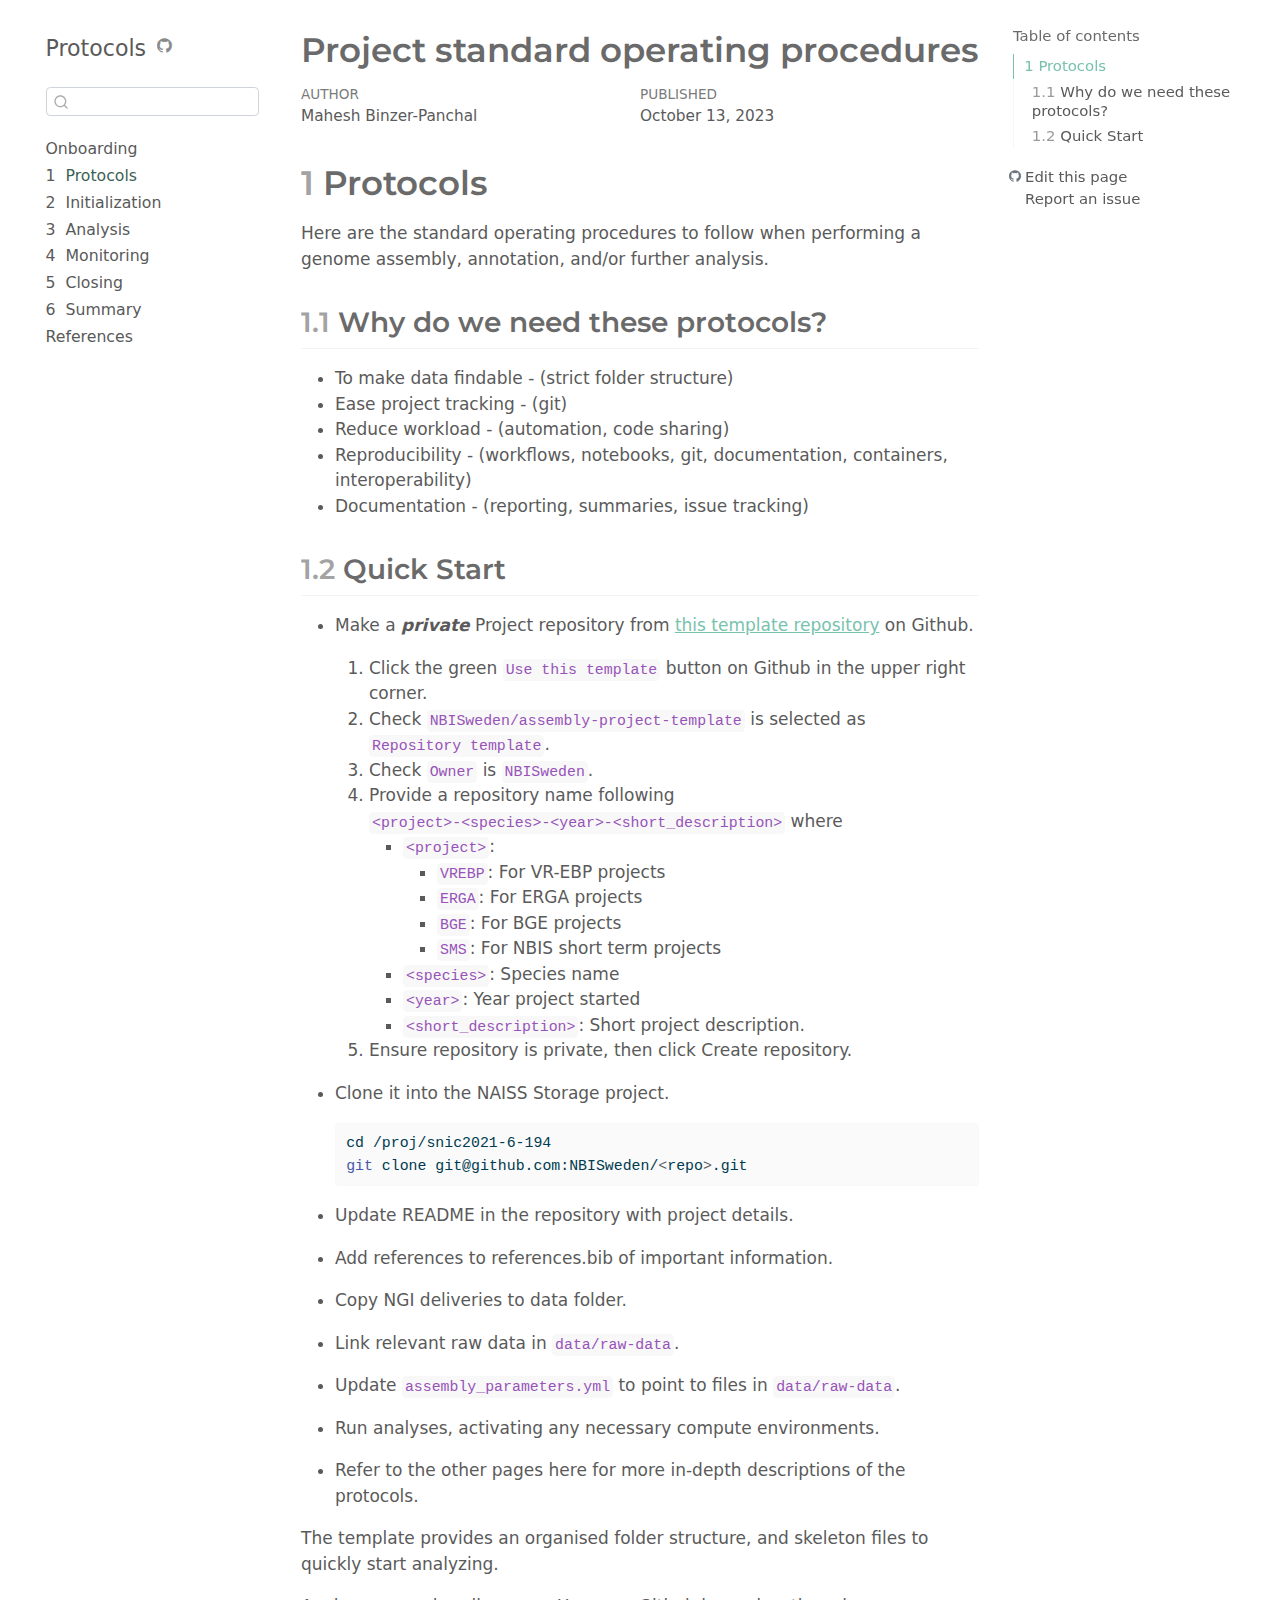
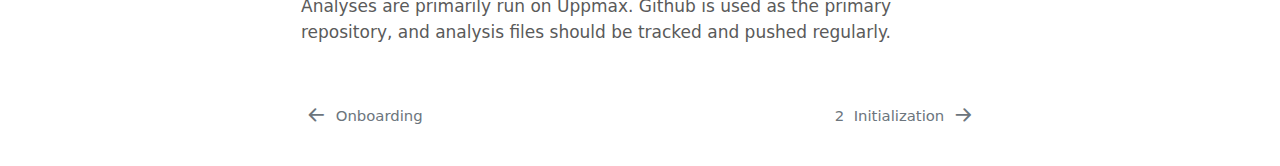
==== commit 3197635d: "Built site for gh-pages" ====
--- a/index.html
+++ b/index.html
@@ -7,7 +7,7 @@
 <meta name="viewport" content="width=device-width, initial-scale=1.0, user-scalable=yes">
 
 <meta name="author" content="Mahesh Binzer-Panchal">
-<meta name="dcterms.date" content="2023-10-11">
+<meta name="dcterms.date" content="2023-10-13">
 
 <title>Project standard operating procedures</title>
 <style>
@@ -226,7 +226,7 @@
     <div>
     <div class="quarto-title-meta-heading">Published</div>
     <div class="quarto-title-meta-contents">
-      <p class="date">October 11, 2023</p>
+      <p class="date">October 13, 2023</p>
     </div>
   </div>
   
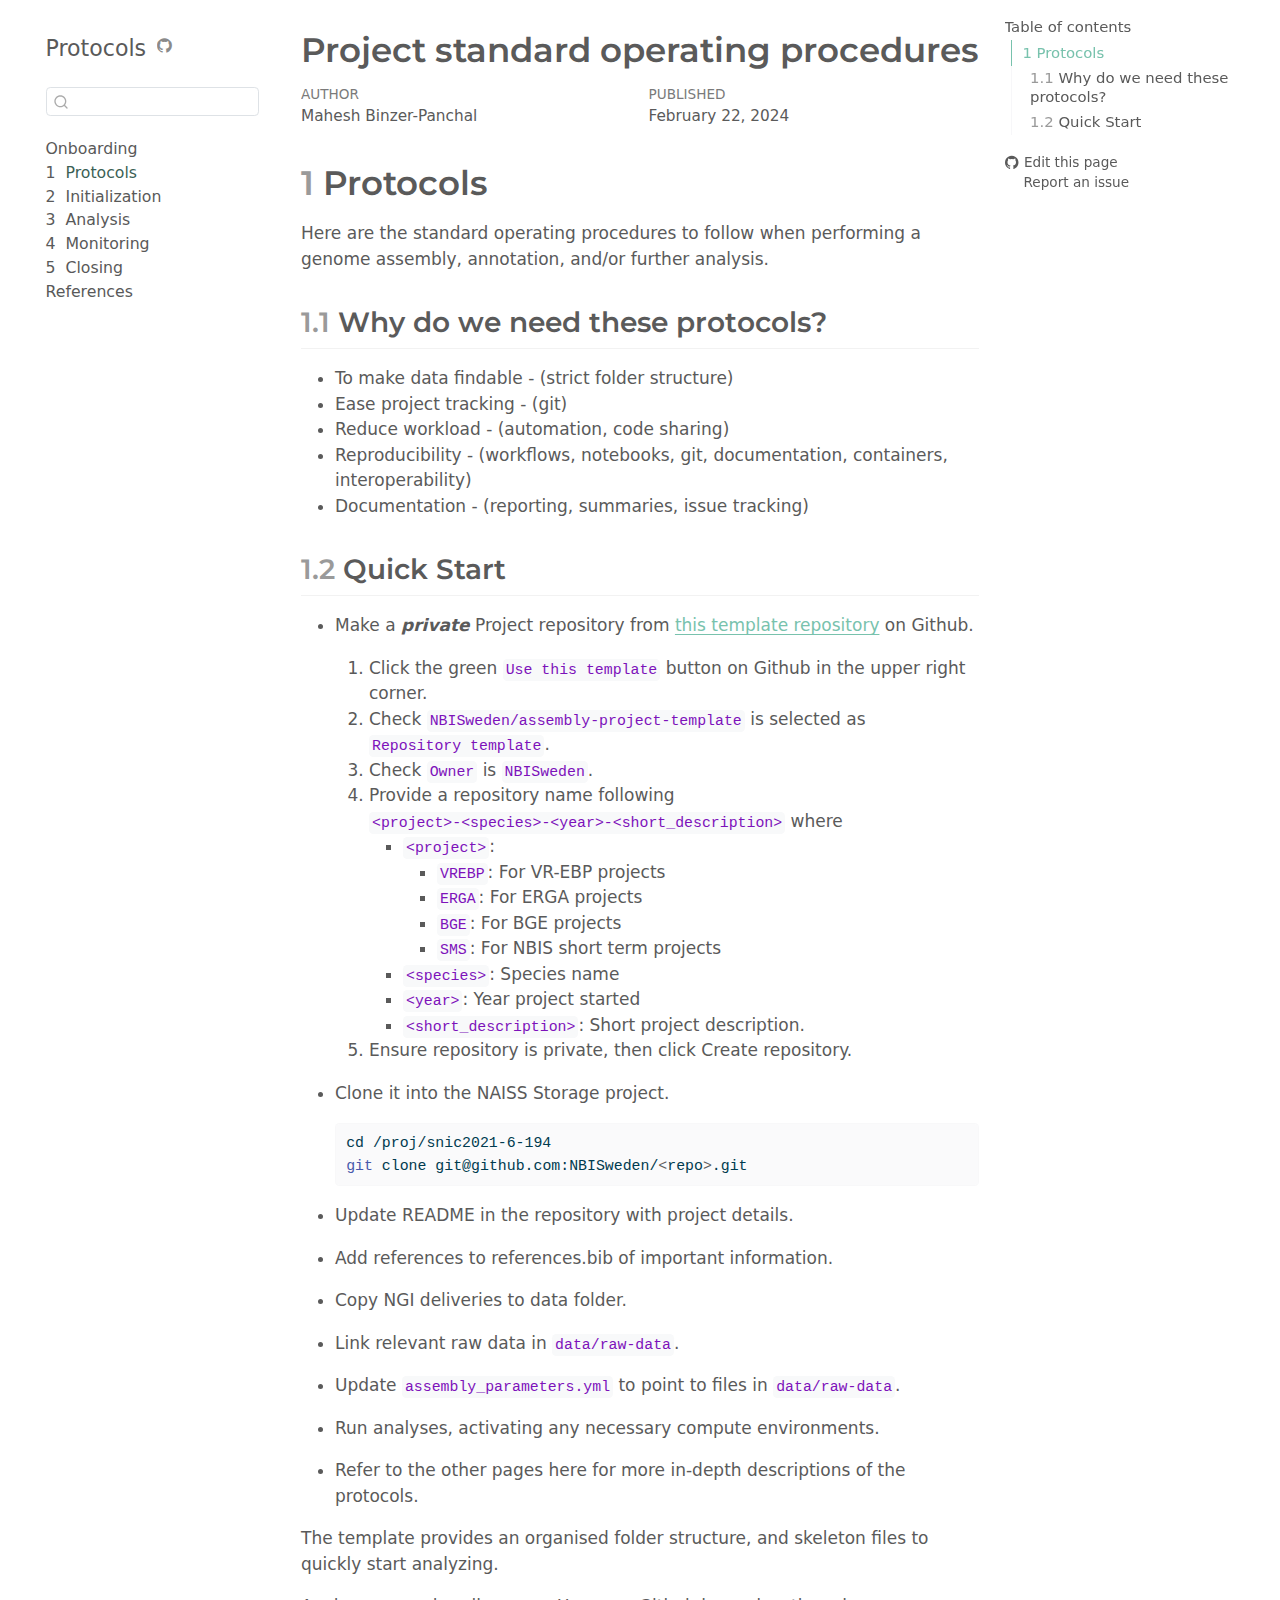
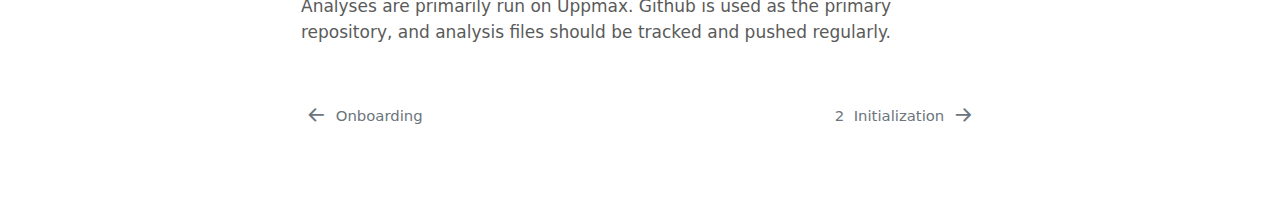
==== commit 61cb674e: "Built site for gh-pages" ====
--- a/index.html
+++ b/index.html
@@ -2,12 +2,12 @@
 <html xmlns="http://www.w3.org/1999/xhtml" lang="en" xml:lang="en"><head>
 
 <meta charset="utf-8">
-<meta name="generator" content="quarto-1.3.450">
+<meta name="generator" content="quarto-1.4.550">
 
 <meta name="viewport" content="width=device-width, initial-scale=1.0, user-scalable=yes">
 
 <meta name="author" content="Mahesh Binzer-Panchal">
-<meta name="dcterms.date" content="2023-10-13">
+<meta name="dcterms.date" content="2024-02-22">
 
 <title>Project standard operating procedures</title>
 <style>
@@ -24,7 +24,7 @@
 }
 /* CSS for syntax highlighting */
 pre > code.sourceCode { white-space: pre; position: relative; }
-pre > code.sourceCode > span { display: inline-block; line-height: 1.25; }
+pre > code.sourceCode > span { line-height: 1.25; }
 pre > code.sourceCode > span:empty { height: 1.2em; }
 .sourceCode { overflow: visible; }
 code.sourceCode > span { color: inherit; text-decoration: inherit; }
@@ -83,7 +83,13 @@
   "collapse-after": 3,
   "panel-placement": "start",
   "type": "textbox",
-  "limit": 20,
+  "limit": 50,
+  "keyboard-shortcut": [
+    "f",
+    "/",
+    "s"
+  ],
+  "show-item-context": false,
   "language": {
     "search-no-results-text": "No results",
     "search-matching-documents-text": "matching documents",
@@ -92,6 +98,7 @@
     "search-more-match-text": "more match in this document",
     "search-more-matches-text": "more matches in this document",
     "search-clear-button-title": "Clear",
+    "search-text-placeholder": "",
     "search-detached-cancel-button-title": "Cancel",
     "search-submit-button-title": "Submit",
     "search-label": "Search"
@@ -107,12 +114,12 @@
   <header id="quarto-header" class="headroom fixed-top">
   <nav class="quarto-secondary-nav">
     <div class="container-fluid d-flex">
-      <button type="button" class="quarto-btn-toggle btn" data-bs-toggle="collapse" data-bs-target="#quarto-sidebar,#quarto-sidebar-glass" aria-controls="quarto-sidebar" aria-expanded="false" aria-label="Toggle sidebar navigation" onclick="if (window.quartoToggleHeadroom) { window.quartoToggleHeadroom(); }">
+      <button type="button" class="quarto-btn-toggle btn" data-bs-toggle="collapse" data-bs-target=".quarto-sidebar-collapse-item" aria-controls="quarto-sidebar" aria-expanded="false" aria-label="Toggle sidebar navigation" onclick="if (window.quartoToggleHeadroom) { window.quartoToggleHeadroom(); }">
         <i class="bi bi-layout-text-sidebar-reverse"></i>
       </button>
-      <nav class="quarto-page-breadcrumbs" aria-label="breadcrumb"><ol class="breadcrumb"><li class="breadcrumb-item"><a href="./index.html"><span class="chapter-number">1</span>&nbsp; <span class="chapter-title">Protocols</span></a></li></ol></nav>
-      <a class="flex-grow-1" role="button" data-bs-toggle="collapse" data-bs-target="#quarto-sidebar,#quarto-sidebar-glass" aria-controls="quarto-sidebar" aria-expanded="false" aria-label="Toggle sidebar navigation" onclick="if (window.quartoToggleHeadroom) { window.quartoToggleHeadroom(); }">      
-      </a>
+        <nav class="quarto-page-breadcrumbs" aria-label="breadcrumb"><ol class="breadcrumb"><li class="breadcrumb-item"><a href="./index.html"><span class="chapter-number">1</span>&nbsp; <span class="chapter-title">Protocols</span></a></li></ol></nav>
+        <a class="flex-grow-1" role="button" data-bs-toggle="collapse" data-bs-target=".quarto-sidebar-collapse-item" aria-controls="quarto-sidebar" aria-expanded="false" aria-label="Toggle sidebar navigation" onclick="if (window.quartoToggleHeadroom) { window.quartoToggleHeadroom(); }">      
+        </a>
       <button type="button" class="btn quarto-search-button" aria-label="" onclick="window.quartoOpenSearch();">
         <i class="bi bi-search"></i>
       </button>
@@ -122,12 +129,12 @@
 <!-- content -->
 <div id="quarto-content" class="quarto-container page-columns page-rows-contents page-layout-article">
 <!-- sidebar -->
-  <nav id="quarto-sidebar" class="sidebar collapse collapse-horizontal sidebar-navigation floating overflow-auto">
+  <nav id="quarto-sidebar" class="sidebar collapse collapse-horizontal quarto-sidebar-collapse-item sidebar-navigation floating overflow-auto">
     <div class="pt-lg-2 mt-2 text-left sidebar-header">
     <div class="sidebar-title mb-0 py-0">
       <a href="./">Protocols</a> 
         <div class="sidebar-tools-main">
-    <a href="https://github.com/NBISweden/assembly-project-template/tree/main/docs/gh-pages/" rel="" title="Source Code" class="quarto-navigation-tool px-1" aria-label="Source Code"><i class="bi bi-github"></i></a>
+    <a href="https://github.com/NBISweden/assembly-project-template/tree/main/docs/gh-pages/" title="Source Code" class="quarto-navigation-tool px-1" aria-label="Source Code"><i class="bi bi-github"></i></a>
 </div>
     </div>
       </div>
@@ -176,12 +183,6 @@
 </li>
         <li class="sidebar-item">
   <div class="sidebar-item-container"> 
-  <a href="./summary.html" class="sidebar-item-text sidebar-link">
- <span class="menu-text"><span class="chapter-number">6</span>&nbsp; <span class="chapter-title">Summary</span></span></a>
-  </div>
-</li>
-        <li class="sidebar-item">
-  <div class="sidebar-item-container"> 
   <a href="./references.html" class="sidebar-item-text sidebar-link">
  <span class="menu-text">References</span></a>
   </div>
@@ -189,7 +190,7 @@
     </ul>
     </div>
 </nav>
-<div id="quarto-sidebar-glass" data-bs-toggle="collapse" data-bs-target="#quarto-sidebar,#quarto-sidebar-glass"></div>
+<div id="quarto-sidebar-glass" class="quarto-sidebar-collapse-item" data-bs-toggle="collapse" data-bs-target=".quarto-sidebar-collapse-item"></div>
 <!-- margin-sidebar -->
     <div id="quarto-margin-sidebar" class="sidebar margin-sidebar">
         <nav id="TOC" role="doc-toc" class="toc-active">
@@ -202,7 +203,7 @@
   <li><a href="#quick-start" id="toc-quick-start" class="nav-link" data-scroll-target="#quick-start"><span class="header-section-number">1.2</span> Quick Start</a></li>
   </ul></li>
   </ul>
-<div class="toc-actions"><div><i class="bi bi-github"></i></div><div class="action-links"><p><a href="https://github.com/NBISweden/assembly-project-template/edit/main/docs/gh-pages/index.qmd" class="toc-action">Edit this page</a></p><p><a href="https://github.com/NBISweden/assembly-project-template/issues/new" class="toc-action">Report an issue</a></p></div></div></nav>
+<div class="toc-actions"><ul class="collapse"><li><a href="https://github.com/NBISweden/assembly-project-template/edit/main/docs/gh-pages/index.qmd" class="toc-action"><i class="bi bi-github"></i>Edit this page</a></li><li><a href="https://github.com/NBISweden/assembly-project-template/issues/new" class="toc-action"><i class="bi empty"></i>Report an issue</a></li></ul></div></nav>
     </div>
 <!-- main -->
 <main class="content" id="quarto-document-content">
@@ -226,7 +227,7 @@
     <div>
     <div class="quarto-title-meta-heading">Published</div>
     <div class="quarto-title-meta-contents">
-      <p class="date">October 13, 2023</p>
+      <p class="date">February 22, 2024</p>
     </div>
   </div>
   
@@ -234,7 +235,9 @@
   </div>
   
 
+
 </header>
+
 
 <section id="protocols" class="level1" data-number="1">
 <h1 data-number="1"><span class="header-section-number">1</span> Protocols</h1>
@@ -370,10 +373,9 @@
     // clear code selection
     e.clearSelection();
   });
-  function tippyHover(el, contentFn) {
+  function tippyHover(el, contentFn, onTriggerFn, onUntriggerFn) {
     const config = {
       allowHTML: true,
-      content: contentFn,
       maxWidth: 500,
       delay: 100,
       arrow: false,
@@ -383,8 +385,17 @@
       interactive: true,
       interactiveBorder: 10,
       theme: 'quarto',
-      placement: 'bottom-start'
+      placement: 'bottom-start',
     };
+    if (contentFn) {
+      config.content = contentFn;
+    }
+    if (onTriggerFn) {
+      config.onTrigger = onTriggerFn;
+    }
+    if (onUntriggerFn) {
+      config.onUntrigger = onUntriggerFn;
+    }
     window.tippy(el, config); 
   }
   const noterefs = window.document.querySelectorAll('a[role="doc-noteref"]');
@@ -397,6 +408,125 @@
       const id = href.replace(/^#\/?/, "");
       const note = window.document.getElementById(id);
       return note.innerHTML;
+    });
+  }
+  const xrefs = window.document.querySelectorAll('a.quarto-xref');
+  const processXRef = (id, note) => {
+    // Strip column container classes
+    const stripColumnClz = (el) => {
+      el.classList.remove("page-full", "page-columns");
+      if (el.children) {
+        for (const child of el.children) {
+          stripColumnClz(child);
+        }
+      }
+    }
+    stripColumnClz(note)
+    if (id === null || id.startsWith('sec-')) {
+      // Special case sections, only their first couple elements
+      const container = document.createElement("div");
+      if (note.children && note.children.length > 2) {
+        container.appendChild(note.children[0].cloneNode(true));
+        for (let i = 1; i < note.children.length; i++) {
+          const child = note.children[i];
+          if (child.tagName === "P" && child.innerText === "") {
+            continue;
+          } else {
+            container.appendChild(child.cloneNode(true));
+            break;
+          }
+        }
+        if (window.Quarto?.typesetMath) {
+          window.Quarto.typesetMath(container);
+        }
+        return container.innerHTML
+      } else {
+        if (window.Quarto?.typesetMath) {
+          window.Quarto.typesetMath(note);
+        }
+        return note.innerHTML;
+      }
+    } else {
+      // Remove any anchor links if they are present
+      const anchorLink = note.querySelector('a.anchorjs-link');
+      if (anchorLink) {
+        anchorLink.remove();
+      }
+      if (window.Quarto?.typesetMath) {
+        window.Quarto.typesetMath(note);
+      }
+      // TODO in 1.5, we should make sure this works without a callout special case
+      if (note.classList.contains("callout")) {
+        return note.outerHTML;
+      } else {
+        return note.innerHTML;
+      }
+    }
+  }
+  for (var i=0; i<xrefs.length; i++) {
+    const xref = xrefs[i];
+    tippyHover(xref, undefined, function(instance) {
+      instance.disable();
+      let url = xref.getAttribute('href');
+      let hash = undefined; 
+      if (url.startsWith('#')) {
+        hash = url;
+      } else {
+        try { hash = new URL(url).hash; } catch {}
+      }
+      if (hash) {
+        const id = hash.replace(/^#\/?/, "");
+        const note = window.document.getElementById(id);
+        if (note !== null) {
+          try {
+            const html = processXRef(id, note.cloneNode(true));
+            instance.setContent(html);
+          } finally {
+            instance.enable();
+            instance.show();
+          }
+        } else {
+          // See if we can fetch this
+          fetch(url.split('#')[0])
+          .then(res => res.text())
+          .then(html => {
+            const parser = new DOMParser();
+            const htmlDoc = parser.parseFromString(html, "text/html");
+            const note = htmlDoc.getElementById(id);
+            if (note !== null) {
+              const html = processXRef(id, note);
+              instance.setContent(html);
+            } 
+          }).finally(() => {
+            instance.enable();
+            instance.show();
+          });
+        }
+      } else {
+        // See if we can fetch a full url (with no hash to target)
+        // This is a special case and we should probably do some content thinning / targeting
+        fetch(url)
+        .then(res => res.text())
+        .then(html => {
+          const parser = new DOMParser();
+          const htmlDoc = parser.parseFromString(html, "text/html");
+          const note = htmlDoc.querySelector('main.content');
+          if (note !== null) {
+            // This should only happen for chapter cross references
+            // (since there is no id in the URL)
+            // remove the first header
+            if (note.children.length > 0 && note.children[0].tagName === "HEADER") {
+              note.children[0].remove();
+            }
+            const html = processXRef(null, note);
+            instance.setContent(html);
+          } 
+        }).finally(() => {
+          instance.enable();
+          instance.show();
+        });
+      }
+    }, function(instance) {
     });
   }
       let selectedAnnoteEl;
@@ -440,6 +570,7 @@
             }
             div.style.top = top - 2 + "px";
             div.style.height = height + 4 + "px";
+            div.style.left = 0;
             let gutterDiv = window.document.getElementById("code-annotation-line-highlight-gutter");
             if (gutterDiv === null) {
               gutterDiv = window.document.createElement("div");
@@ -465,6 +596,32 @@
         });
         selectedAnnoteEl = undefined;
       };
+        // Handle positioning of the toggle
+    window.addEventListener(
+      "resize",
+      throttle(() => {
+        elRect = undefined;
+        if (selectedAnnoteEl) {
+          selectCodeLines(selectedAnnoteEl);
+        }
+      }, 10)
+    );
+    function throttle(fn, ms) {
+    let throttle = false;
+    let timer;
+      return (...args) => {
+        if(!throttle) { // first call gets through
+            fn.apply(this, args);
+            throttle = true;
+        } else { // all the others get throttled
+            if(timer) clearTimeout(timer); // cancel #2
+            timer = setTimeout(() => {
+              fn.apply(this, args);
+              timer = throttle = false;
+            }, ms);
+        }
+      };
+    }
       // Attach click handler to the DT
       const annoteDls = window.document.querySelectorAll('dt[data-target-cell]');
       for (const annoteDlNode of annoteDls) {
@@ -526,12 +683,12 @@
 </script>
 <nav class="page-navigation">
   <div class="nav-page nav-page-previous">
-      <a href="./preface.html" class="pagination-link">
+      <a href="./preface.html" class="pagination-link" aria-label="Onboarding">
         <i class="bi bi-arrow-left-short"></i> <span class="nav-page-text">Onboarding</span>
       </a>          
   </div>
   <div class="nav-page nav-page-next">
-      <a href="./initialize.html" class="pagination-link">
+      <a href="./initialize.html" class="pagination-link" aria-label="Initialization">
         <span class="nav-page-text"><span class="chapter-number">2</span>&nbsp; <span class="chapter-title">Initialization</span></span> <i class="bi bi-arrow-right-short"></i>
       </a>
   </div>
@@ -540,4 +697,5 @@
 
 
 
-</body></html>+
+<footer class="footer"><div class="nav-footer"><div class="nav-footer-center"><div class="toc-actions d-sm-block d-md-none"><ul><li><a href="https://github.com/NBISweden/assembly-project-template/edit/main/docs/gh-pages/index.qmd" class="toc-action"><i class="bi bi-github"></i>Edit this page</a></li><li><a href="https://github.com/NBISweden/assembly-project-template/issues/new" class="toc-action"><i class="bi empty"></i>Report an issue</a></li></ul></div></div></div></footer></body></html>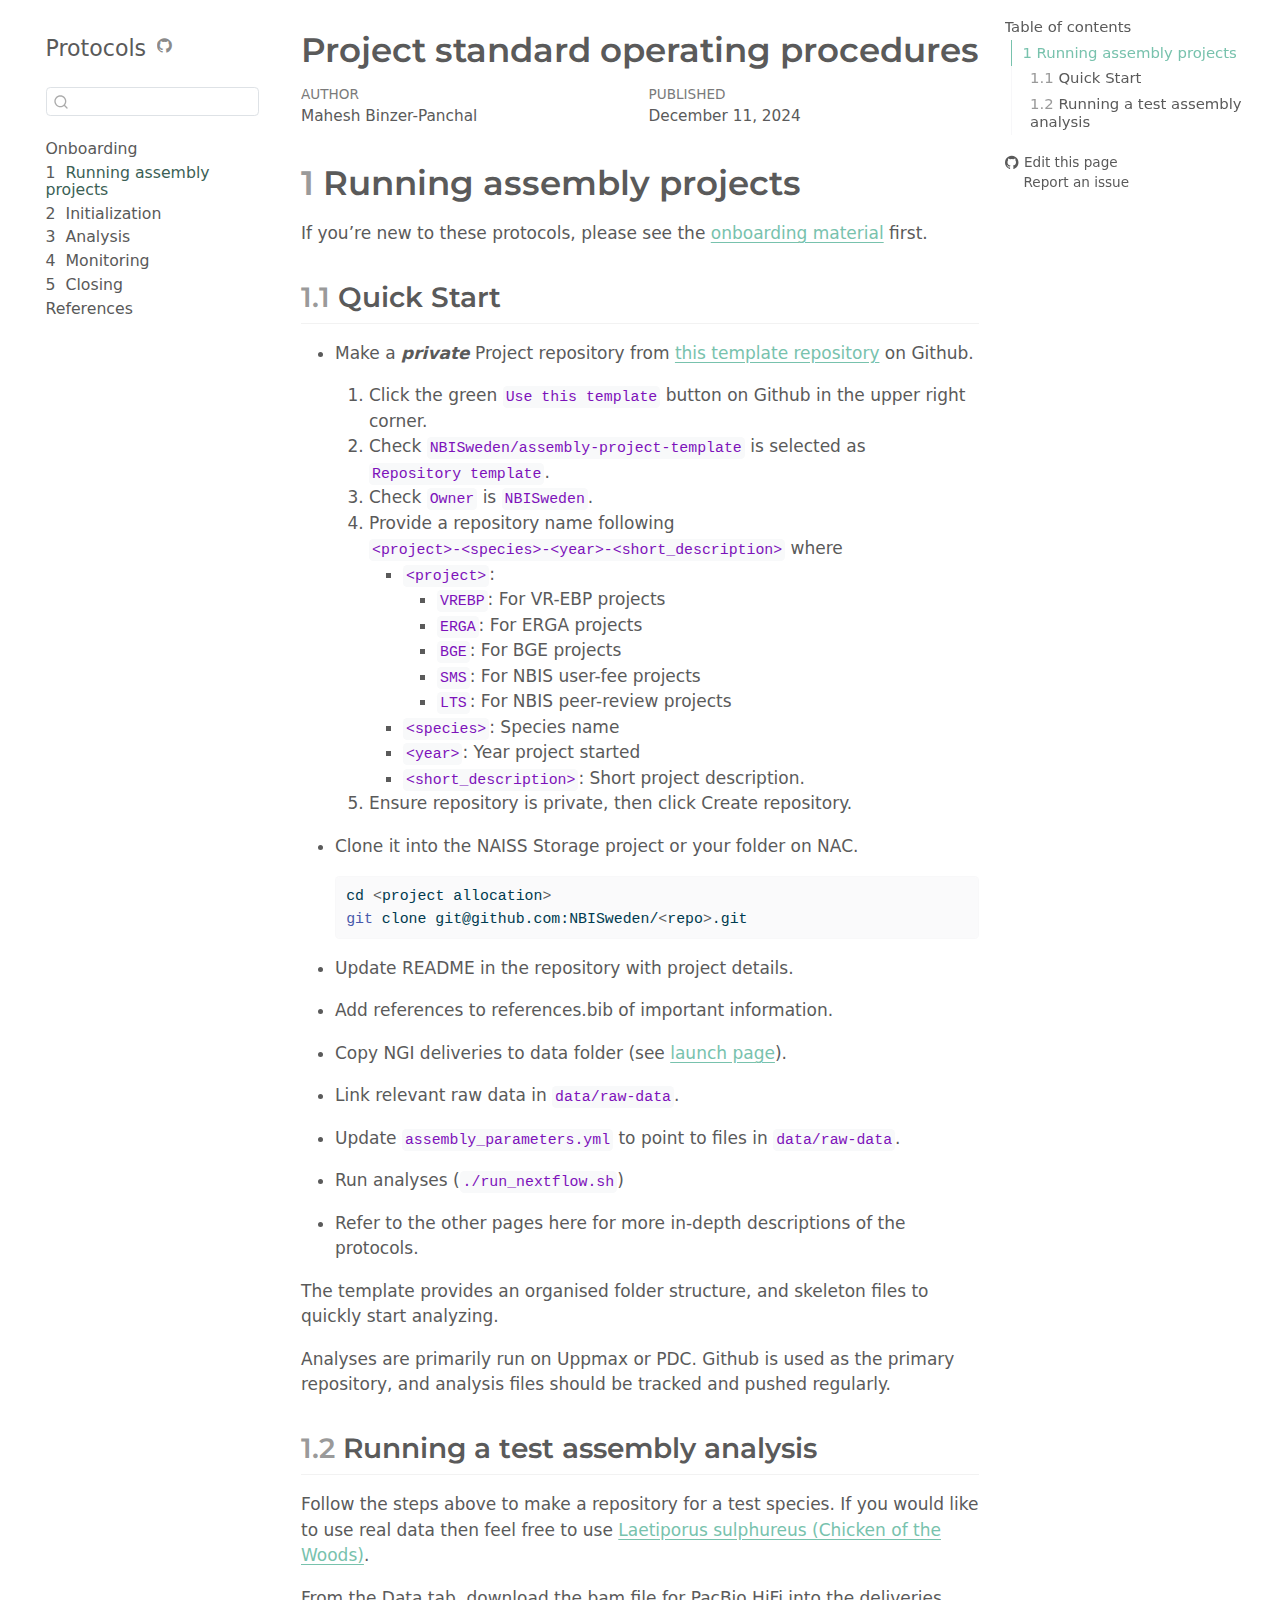
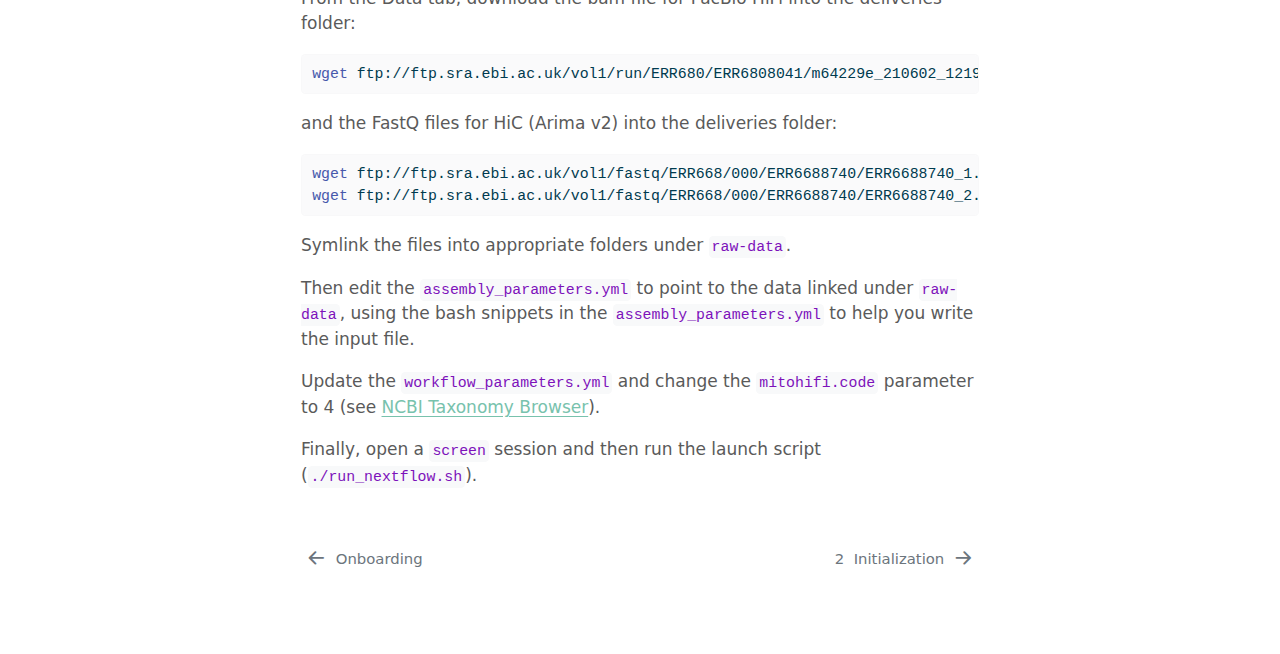
==== commit 751371cb: "Built site for gh-pages" ====
--- a/index.html
+++ b/index.html
@@ -2,12 +2,12 @@
 <html xmlns="http://www.w3.org/1999/xhtml" lang="en" xml:lang="en"><head>
 
 <meta charset="utf-8">
-<meta name="generator" content="quarto-1.4.550">
+<meta name="generator" content="quarto-1.6.39">
 
 <meta name="viewport" content="width=device-width, initial-scale=1.0, user-scalable=yes">
 
 <meta name="author" content="Mahesh Binzer-Panchal">
-<meta name="dcterms.date" content="2024-02-22">
+<meta name="dcterms.date" content="2024-12-11">
 
 <title>Project standard operating procedures</title>
 <style>
@@ -35,7 +35,7 @@
 }
 @media print {
 pre > code.sourceCode { white-space: pre-wrap; }
-pre > code.sourceCode > span { text-indent: -5em; padding-left: 5em; }
+pre > code.sourceCode > span { display: inline-block; text-indent: -5em; padding-left: 5em; }
 }
 pre.numberSource code
   { counter-reset: source-line 0; }
@@ -73,10 +73,10 @@
 <script src="site_libs/quarto-html/tippy.umd.min.js"></script>
 <script src="site_libs/quarto-html/anchor.min.js"></script>
 <link href="site_libs/quarto-html/tippy.css" rel="stylesheet">
-<link href="site_libs/quarto-html/quarto-syntax-highlighting.css" rel="stylesheet" id="quarto-text-highlighting-styles">
+<link href="site_libs/quarto-html/quarto-syntax-highlighting-e26003cea8cd680ca0c55a263523d882.css" rel="stylesheet" id="quarto-text-highlighting-styles">
 <script src="site_libs/bootstrap/bootstrap.min.js"></script>
 <link href="site_libs/bootstrap/bootstrap-icons.css" rel="stylesheet">
-<link href="site_libs/bootstrap/bootstrap.min.css" rel="stylesheet" id="quarto-bootstrap" data-mode="light">
+<link href="site_libs/bootstrap/bootstrap-9020bafcf5558b5681f23e2b5d4cb61e.min.css" rel="stylesheet" append-hash="true" id="quarto-bootstrap" data-mode="light">
 <script id="quarto-search-options" type="application/json">{
   "location": "sidebar",
   "copy-button": false,
@@ -114,13 +114,13 @@
   <header id="quarto-header" class="headroom fixed-top">
   <nav class="quarto-secondary-nav">
     <div class="container-fluid d-flex">
-      <button type="button" class="quarto-btn-toggle btn" data-bs-toggle="collapse" data-bs-target=".quarto-sidebar-collapse-item" aria-controls="quarto-sidebar" aria-expanded="false" aria-label="Toggle sidebar navigation" onclick="if (window.quartoToggleHeadroom) { window.quartoToggleHeadroom(); }">
+      <button type="button" class="quarto-btn-toggle btn" data-bs-toggle="collapse" role="button" data-bs-target=".quarto-sidebar-collapse-item" aria-controls="quarto-sidebar" aria-expanded="false" aria-label="Toggle sidebar navigation" onclick="if (window.quartoToggleHeadroom) { window.quartoToggleHeadroom(); }">
         <i class="bi bi-layout-text-sidebar-reverse"></i>
       </button>
-        <nav class="quarto-page-breadcrumbs" aria-label="breadcrumb"><ol class="breadcrumb"><li class="breadcrumb-item"><a href="./index.html"><span class="chapter-number">1</span>&nbsp; <span class="chapter-title">Protocols</span></a></li></ol></nav>
-        <a class="flex-grow-1" role="button" data-bs-toggle="collapse" data-bs-target=".quarto-sidebar-collapse-item" aria-controls="quarto-sidebar" aria-expanded="false" aria-label="Toggle sidebar navigation" onclick="if (window.quartoToggleHeadroom) { window.quartoToggleHeadroom(); }">      
+        <nav class="quarto-page-breadcrumbs" aria-label="breadcrumb"><ol class="breadcrumb"><li class="breadcrumb-item"><a href="./index.html"><span class="chapter-number">1</span>&nbsp; <span class="chapter-title">Running assembly projects</span></a></li></ol></nav>
+        <a class="flex-grow-1" role="navigation" data-bs-toggle="collapse" data-bs-target=".quarto-sidebar-collapse-item" aria-controls="quarto-sidebar" aria-expanded="false" aria-label="Toggle sidebar navigation" onclick="if (window.quartoToggleHeadroom) { window.quartoToggleHeadroom(); }">      
         </a>
-      <button type="button" class="btn quarto-search-button" aria-label="" onclick="window.quartoOpenSearch();">
+      <button type="button" class="btn quarto-search-button" aria-label="Search" onclick="window.quartoOpenSearch();">
         <i class="bi bi-search"></i>
       </button>
     </div>
@@ -154,7 +154,7 @@
         <li class="sidebar-item">
   <div class="sidebar-item-container"> 
   <a href="./index.html" class="sidebar-item-text sidebar-link active">
- <span class="menu-text"><span class="chapter-number">1</span>&nbsp; <span class="chapter-title">Protocols</span></span></a>
+ <span class="menu-text"><span class="chapter-number">1</span>&nbsp; <span class="chapter-title">Running assembly projects</span></span></a>
   </div>
 </li>
         <li class="sidebar-item">
@@ -197,10 +197,10 @@
     <h2 id="toc-title">Table of contents</h2>
    
   <ul class="collapse">
-  <li><a href="#protocols" id="toc-protocols" class="nav-link active" data-scroll-target="#protocols"><span class="header-section-number">1</span> Protocols</a>
+  <li><a href="#running-assembly-projects" id="toc-running-assembly-projects" class="nav-link active" data-scroll-target="#running-assembly-projects"><span class="header-section-number">1</span> Running assembly projects</a>
   <ul class="collapse">
-  <li><a href="#why-do-we-need-these-protocols" id="toc-why-do-we-need-these-protocols" class="nav-link" data-scroll-target="#why-do-we-need-these-protocols"><span class="header-section-number">1.1</span> Why do we need these protocols?</a></li>
-  <li><a href="#quick-start" id="toc-quick-start" class="nav-link" data-scroll-target="#quick-start"><span class="header-section-number">1.2</span> Quick Start</a></li>
+  <li><a href="#quick-start" id="toc-quick-start" class="nav-link" data-scroll-target="#quick-start"><span class="header-section-number">1.1</span> Quick Start</a></li>
+  <li><a href="#running-a-test-assembly-analysis" id="toc-running-a-test-assembly-analysis" class="nav-link" data-scroll-target="#running-a-test-assembly-analysis"><span class="header-section-number">1.2</span> Running a test assembly analysis</a></li>
   </ul></li>
   </ul>
 <div class="toc-actions"><ul class="collapse"><li><a href="https://github.com/NBISweden/assembly-project-template/edit/main/docs/gh-pages/index.qmd" class="toc-action"><i class="bi bi-github"></i>Edit this page</a></li><li><a href="https://github.com/NBISweden/assembly-project-template/issues/new" class="toc-action"><i class="bi empty"></i>Report an issue</a></li></ul></div></nav>
@@ -227,7 +227,7 @@
     <div>
     <div class="quarto-title-meta-heading">Published</div>
     <div class="quarto-title-meta-contents">
-      <p class="date">February 22, 2024</p>
+      <p class="date">December 11, 2024</p>
     </div>
   </div>
   
@@ -239,21 +239,11 @@
 </header>
 
 
-<section id="protocols" class="level1" data-number="1">
-<h1 data-number="1"><span class="header-section-number">1</span> Protocols</h1>
-<p>Here are the standard operating procedures to follow when performing a genome assembly, annotation, and/or further analysis.</p>
-<section id="why-do-we-need-these-protocols" class="level2" data-number="1.1">
-<h2 data-number="1.1" class="anchored" data-anchor-id="why-do-we-need-these-protocols"><span class="header-section-number">1.1</span> Why do we need these protocols?</h2>
-<ul>
-<li>To make data findable - (strict folder structure)</li>
-<li>Ease project tracking - (git)</li>
-<li>Reduce workload - (automation, code sharing)</li>
-<li>Reproducibility - (workflows, notebooks, git, documentation, containers, interoperability)</li>
-<li>Documentation - (reporting, summaries, issue tracking)</li>
-</ul>
-</section>
-<section id="quick-start" class="level2" data-number="1.2">
-<h2 data-number="1.2" class="anchored" data-anchor-id="quick-start"><span class="header-section-number">1.2</span> Quick Start</h2>
+<section id="running-assembly-projects" class="level1" data-number="1">
+<h1 data-number="1"><span class="header-section-number">1</span> Running assembly projects</h1>
+<p>If you’re new to these protocols, please see the <a href="./preface.html">onboarding material</a> first.</p>
+<section id="quick-start" class="level2" data-number="1.1">
+<h2 data-number="1.1" class="anchored" data-anchor-id="quick-start"><span class="header-section-number">1.1</span> Quick Start</h2>
 <ul>
 <li><p>Make a <strong><em>private</em></strong> Project repository from <a href="https://github.com/NBISweden/assembly-project-template">this template repository</a> on Github.</p>
 <ol type="1">
@@ -267,7 +257,8 @@
 <li><code>VREBP</code>: For VR-EBP projects</li>
 <li><code>ERGA</code>: For ERGA projects</li>
 <li><code>BGE</code>: For BGE projects</li>
-<li><code>SMS</code>: For NBIS short term projects</li>
+<li><code>SMS</code>: For NBIS user-fee projects</li>
+<li><code>LTS</code>: For NBIS peer-review projects</li>
 </ul></li>
 <li><code>&lt;species&gt;</code>: Species name</li>
 <li><code>&lt;year&gt;</code>: Year project started</li>
@@ -275,19 +266,32 @@
 </ul></li>
 <li>Ensure repository is private, then click Create repository.</li>
 </ol></li>
-<li><p>Clone it into the NAISS Storage project.</p>
-<div class="sourceCode" id="cb1"><pre class="sourceCode bash code-with-copy"><code class="sourceCode bash"><span id="cb1-1"><a href="#cb1-1" aria-hidden="true" tabindex="-1"></a><span class="bu">cd</span> /proj/snic2021-6-194</span>
+<li><p>Clone it into the NAISS Storage project or your folder on NAC.</p>
+<div class="sourceCode" id="cb1"><pre class="sourceCode bash code-with-copy"><code class="sourceCode bash"><span id="cb1-1"><a href="#cb1-1" aria-hidden="true" tabindex="-1"></a><span class="bu">cd</span> <span class="op">&lt;</span>project allocation<span class="op">&gt;</span></span>
 <span id="cb1-2"><a href="#cb1-2" aria-hidden="true" tabindex="-1"></a><span class="fu">git</span> clone git@github.com:NBISweden/<span class="op">&lt;</span>repo<span class="op">&gt;</span>.git </span></code><button title="Copy to Clipboard" class="code-copy-button"><i class="bi"></i></button></pre></div></li>
 <li><p>Update README in the repository with project details.</p></li>
 <li><p>Add references to references.bib of important information.</p></li>
-<li><p>Copy NGI deliveries to data folder.</p></li>
+<li><p>Copy NGI deliveries to data folder (see <a href="./launch.html">launch page</a>).</p></li>
 <li><p>Link relevant raw data in <code>data/raw-data</code>.</p></li>
 <li><p>Update <code>assembly_parameters.yml</code> to point to files in <code>data/raw-data</code>.</p></li>
-<li><p>Run analyses, activating any necessary compute environments.</p></li>
+<li><p>Run analyses (<code>./run_nextflow.sh</code>)</p></li>
 <li><p>Refer to the other pages here for more in-depth descriptions of the protocols.</p></li>
 </ul>
 <p>The template provides an organised folder structure, and skeleton files to quickly start analyzing.</p>
-<p>Analyses are primarily run on Uppmax. Github is used as the primary repository, and analysis files should be tracked and pushed regularly.</p>
+<p>Analyses are primarily run on Uppmax or PDC. Github is used as the primary repository, and analysis files should be tracked and pushed regularly.</p>
+</section>
+<section id="running-a-test-assembly-analysis" class="level2" data-number="1.2">
+<h2 data-number="1.2" class="anchored" data-anchor-id="running-a-test-assembly-analysis"><span class="header-section-number">1.2</span> Running a test assembly analysis</h2>
+<p>Follow the steps above to make a repository for a test species. If you would like to use real data then feel free to use <a href="https://portal.darwintreeoflife.org/data/root/details/Laetiporus%20sulphureus">Laetiporus sulphureus (Chicken of the Woods)</a>.</p>
+<p>From the Data tab, download the bam file for PacBio HiFi into the deliveries folder:</p>
+<div class="sourceCode" id="cb2"><pre class="sourceCode bash code-with-copy"><code class="sourceCode bash"><span id="cb2-1"><a href="#cb2-1" aria-hidden="true" tabindex="-1"></a><span class="fu">wget</span> ftp://ftp.sra.ebi.ac.uk/vol1/run/ERR680/ERR6808041/m64229e_210602_121910.ccs.bc1020_BAK8B_OA--bc1020_BAK8B_OA.bam</span></code><button title="Copy to Clipboard" class="code-copy-button"><i class="bi"></i></button></pre></div>
+<p>and the FastQ files for HiC (Arima v2) into the deliveries folder:</p>
+<div class="sourceCode" id="cb3"><pre class="sourceCode bash code-with-copy"><code class="sourceCode bash"><span id="cb3-1"><a href="#cb3-1" aria-hidden="true" tabindex="-1"></a><span class="fu">wget</span> ftp://ftp.sra.ebi.ac.uk/vol1/fastq/ERR668/000/ERR6688740/ERR6688740_1.fastq.gz</span>
+<span id="cb3-2"><a href="#cb3-2" aria-hidden="true" tabindex="-1"></a><span class="fu">wget</span> ftp://ftp.sra.ebi.ac.uk/vol1/fastq/ERR668/000/ERR6688740/ERR6688740_2.fastq.gz</span></code><button title="Copy to Clipboard" class="code-copy-button"><i class="bi"></i></button></pre></div>
+<p>Symlink the files into appropriate folders under <code>raw-data</code>.</p>
+<p>Then edit the <code>assembly_parameters.yml</code> to point to the data linked under <code>raw-data</code>, using the bash snippets in the <code>assembly_parameters.yml</code> to help you write the input file.</p>
+<p>Update the <code>workflow_parameters.yml</code> and change the <code>mitohifi.code</code> parameter to 4 (see <a href="https://www.ncbi.nlm.nih.gov/Taxonomy/Browser/wwwtax.cgi?mode=Info&amp;id=5630">NCBI Taxonomy Browser</a>).</p>
+<p>Finally, open a <code>screen</code> session and then run the launch script (<code>./run_nextflow.sh</code>).</p>
 
 
 </section>
@@ -329,18 +333,7 @@
     }
     return false;
   }
-  const clipboard = new window.ClipboardJS('.code-copy-button', {
-    text: function(trigger) {
-      const codeEl = trigger.previousElementSibling.cloneNode(true);
-      for (const childEl of codeEl.children) {
-        if (isCodeAnnotation(childEl)) {
-          childEl.remove();
-        }
-      }
-      return codeEl.innerText;
-    }
-  });
-  clipboard.on('success', function(e) {
+  const onCopySuccess = function(e) {
     // button target
     const button = e.trigger;
     // don't keep focus
@@ -372,7 +365,45 @@
     }, 1000);
     // clear code selection
     e.clearSelection();
+  }
+  const getTextToCopy = function(trigger) {
+      const codeEl = trigger.previousElementSibling.cloneNode(true);
+      for (const childEl of codeEl.children) {
+        if (isCodeAnnotation(childEl)) {
+          childEl.remove();
+        }
+      }
+      return codeEl.innerText;
+  }
+  const clipboard = new window.ClipboardJS('.code-copy-button:not([data-in-quarto-modal])', {
+    text: getTextToCopy
   });
+  clipboard.on('success', onCopySuccess);
+  if (window.document.getElementById('quarto-embedded-source-code-modal')) {
+    const clipboardModal = new window.ClipboardJS('.code-copy-button[data-in-quarto-modal]', {
+      text: getTextToCopy,
+      container: window.document.getElementById('quarto-embedded-source-code-modal')
+    });
+    clipboardModal.on('success', onCopySuccess);
+  }
+    var localhostRegex = new RegExp(/^(?:http|https):\/\/localhost\:?[0-9]*\//);
+    var mailtoRegex = new RegExp(/^mailto:/);
+      var filterRegex = new RegExp('/' + window.location.host + '/');
+    var isInternal = (href) => {
+        return filterRegex.test(href) || localhostRegex.test(href) || mailtoRegex.test(href);
+    }
+    // Inspect non-navigation links and adorn them if external
+ 	var links = window.document.querySelectorAll('a[href]:not(.nav-link):not(.navbar-brand):not(.toc-action):not(.sidebar-link):not(.sidebar-item-toggle):not(.pagination-link):not(.no-external):not([aria-hidden]):not(.dropdown-item):not(.quarto-navigation-tool):not(.about-link)');
+    for (var i=0; i<links.length; i++) {
+      const link = links[i];
+      if (!isInternal(link.href)) {
+        // undo the damage that might have been done by quarto-nav.js in the case of
+        // links that we want to consider external
+        if (link.dataset.originalHref !== undefined) {
+          link.href = link.dataset.originalHref;
+        }
+      }
+    }
   function tippyHover(el, contentFn, onTriggerFn, onUntriggerFn) {
     const config = {
       allowHTML: true,
@@ -407,7 +438,11 @@
       try { href = new URL(href).hash; } catch {}
       const id = href.replace(/^#\/?/, "");
       const note = window.document.getElementById(id);
-      return note.innerHTML;
+      if (note) {
+        return note.innerHTML;
+      } else {
+        return "";
+      }
     });
   }
   const xrefs = window.document.querySelectorAll('a.quarto-xref');
@@ -455,7 +490,6 @@
       if (window.Quarto?.typesetMath) {
         window.Quarto.typesetMath(note);
       }
-      // TODO in 1.5, we should make sure this works without a callout special case
       if (note.classList.contains("callout")) {
         return note.outerHTML;
       } else {
--- a/site_libs/quarto-html/quarto-syntax-highlighting-e26003cea8cd680ca0c55a263523d882.css
+++ b/site_libs/quarto-html/quarto-syntax-highlighting-e26003cea8cd680ca0c55a263523d882.css
@@ -0,0 +1,205 @@
+/* quarto syntax highlight colors */
+:root {
+  --quarto-hl-ot-color: #003B4F;
+  --quarto-hl-at-color: #657422;
+  --quarto-hl-ss-color: #20794D;
+  --quarto-hl-an-color: #5E5E5E;
+  --quarto-hl-fu-color: #4758AB;
+  --quarto-hl-st-color: #20794D;
+  --quarto-hl-cf-color: #003B4F;
+  --quarto-hl-op-color: #5E5E5E;
+  --quarto-hl-er-color: #AD0000;
+  --quarto-hl-bn-color: #AD0000;
+  --quarto-hl-al-color: #AD0000;
+  --quarto-hl-va-color: #111111;
+  --quarto-hl-bu-color: inherit;
+  --quarto-hl-ex-color: inherit;
+  --quarto-hl-pp-color: #AD0000;
+  --quarto-hl-in-color: #5E5E5E;
+  --quarto-hl-vs-color: #20794D;
+  --quarto-hl-wa-color: #5E5E5E;
+  --quarto-hl-do-color: #5E5E5E;
+  --quarto-hl-im-color: #00769E;
+  --quarto-hl-ch-color: #20794D;
+  --quarto-hl-dt-color: #AD0000;
+  --quarto-hl-fl-color: #AD0000;
+  --quarto-hl-co-color: #5E5E5E;
+  --quarto-hl-cv-color: #5E5E5E;
+  --quarto-hl-cn-color: #8f5902;
+  --quarto-hl-sc-color: #5E5E5E;
+  --quarto-hl-dv-color: #AD0000;
+  --quarto-hl-kw-color: #003B4F;
+}
+
+/* other quarto variables */
+:root {
+  --quarto-font-monospace: SFMono-Regular, Menlo, Monaco, Consolas, "Liberation Mono", "Courier New", monospace;
+}
+
+pre > code.sourceCode > span {
+  color: #003B4F;
+}
+
+code span {
+  color: #003B4F;
+}
+
+code.sourceCode > span {
+  color: #003B4F;
+}
+
+div.sourceCode,
+div.sourceCode pre.sourceCode {
+  color: #003B4F;
+}
+
+code span.ot {
+  color: #003B4F;
+  font-style: inherit;
+}
+
+code span.at {
+  color: #657422;
+  font-style: inherit;
+}
+
+code span.ss {
+  color: #20794D;
+  font-style: inherit;
+}
+
+code span.an {
+  color: #5E5E5E;
+  font-style: inherit;
+}
+
+code span.fu {
+  color: #4758AB;
+  font-style: inherit;
+}
+
+code span.st {
+  color: #20794D;
+  font-style: inherit;
+}
+
+code span.cf {
+  color: #003B4F;
+  font-weight: bold;
+  font-style: inherit;
+}
+
+code span.op {
+  color: #5E5E5E;
+  font-style: inherit;
+}
+
+code span.er {
+  color: #AD0000;
+  font-style: inherit;
+}
+
+code span.bn {
+  color: #AD0000;
+  font-style: inherit;
+}
+
+code span.al {
+  color: #AD0000;
+  font-style: inherit;
+}
+
+code span.va {
+  color: #111111;
+  font-style: inherit;
+}
+
+code span.bu {
+  font-style: inherit;
+}
+
+code span.ex {
+  font-style: inherit;
+}
+
+code span.pp {
+  color: #AD0000;
+  font-style: inherit;
+}
+
+code span.in {
+  color: #5E5E5E;
+  font-style: inherit;
+}
+
+code span.vs {
+  color: #20794D;
+  font-style: inherit;
+}
+
+code span.wa {
+  color: #5E5E5E;
+  font-style: italic;
+}
+
+code span.do {
+  color: #5E5E5E;
+  font-style: italic;
+}
+
+code span.im {
+  color: #00769E;
+  font-style: inherit;
+}
+
+code span.ch {
+  color: #20794D;
+  font-style: inherit;
+}
+
+code span.dt {
+  color: #AD0000;
+  font-style: inherit;
+}
+
+code span.fl {
+  color: #AD0000;
+  font-style: inherit;
+}
+
+code span.co {
+  color: #5E5E5E;
+  font-style: inherit;
+}
+
+code span.cv {
+  color: #5E5E5E;
+  font-style: italic;
+}
+
+code span.cn {
+  color: #8f5902;
+  font-style: inherit;
+}
+
+code span.sc {
+  color: #5E5E5E;
+  font-style: inherit;
+}
+
+code span.dv {
+  color: #AD0000;
+  font-style: inherit;
+}
+
+code span.kw {
+  color: #003B4F;
+  font-weight: bold;
+  font-style: inherit;
+}
+
+.prevent-inlining {
+  content: "</";
+}
+
+/*# sourceMappingURL=e90e9ab646ea9b1aaa61e089606e0f97.css.map */
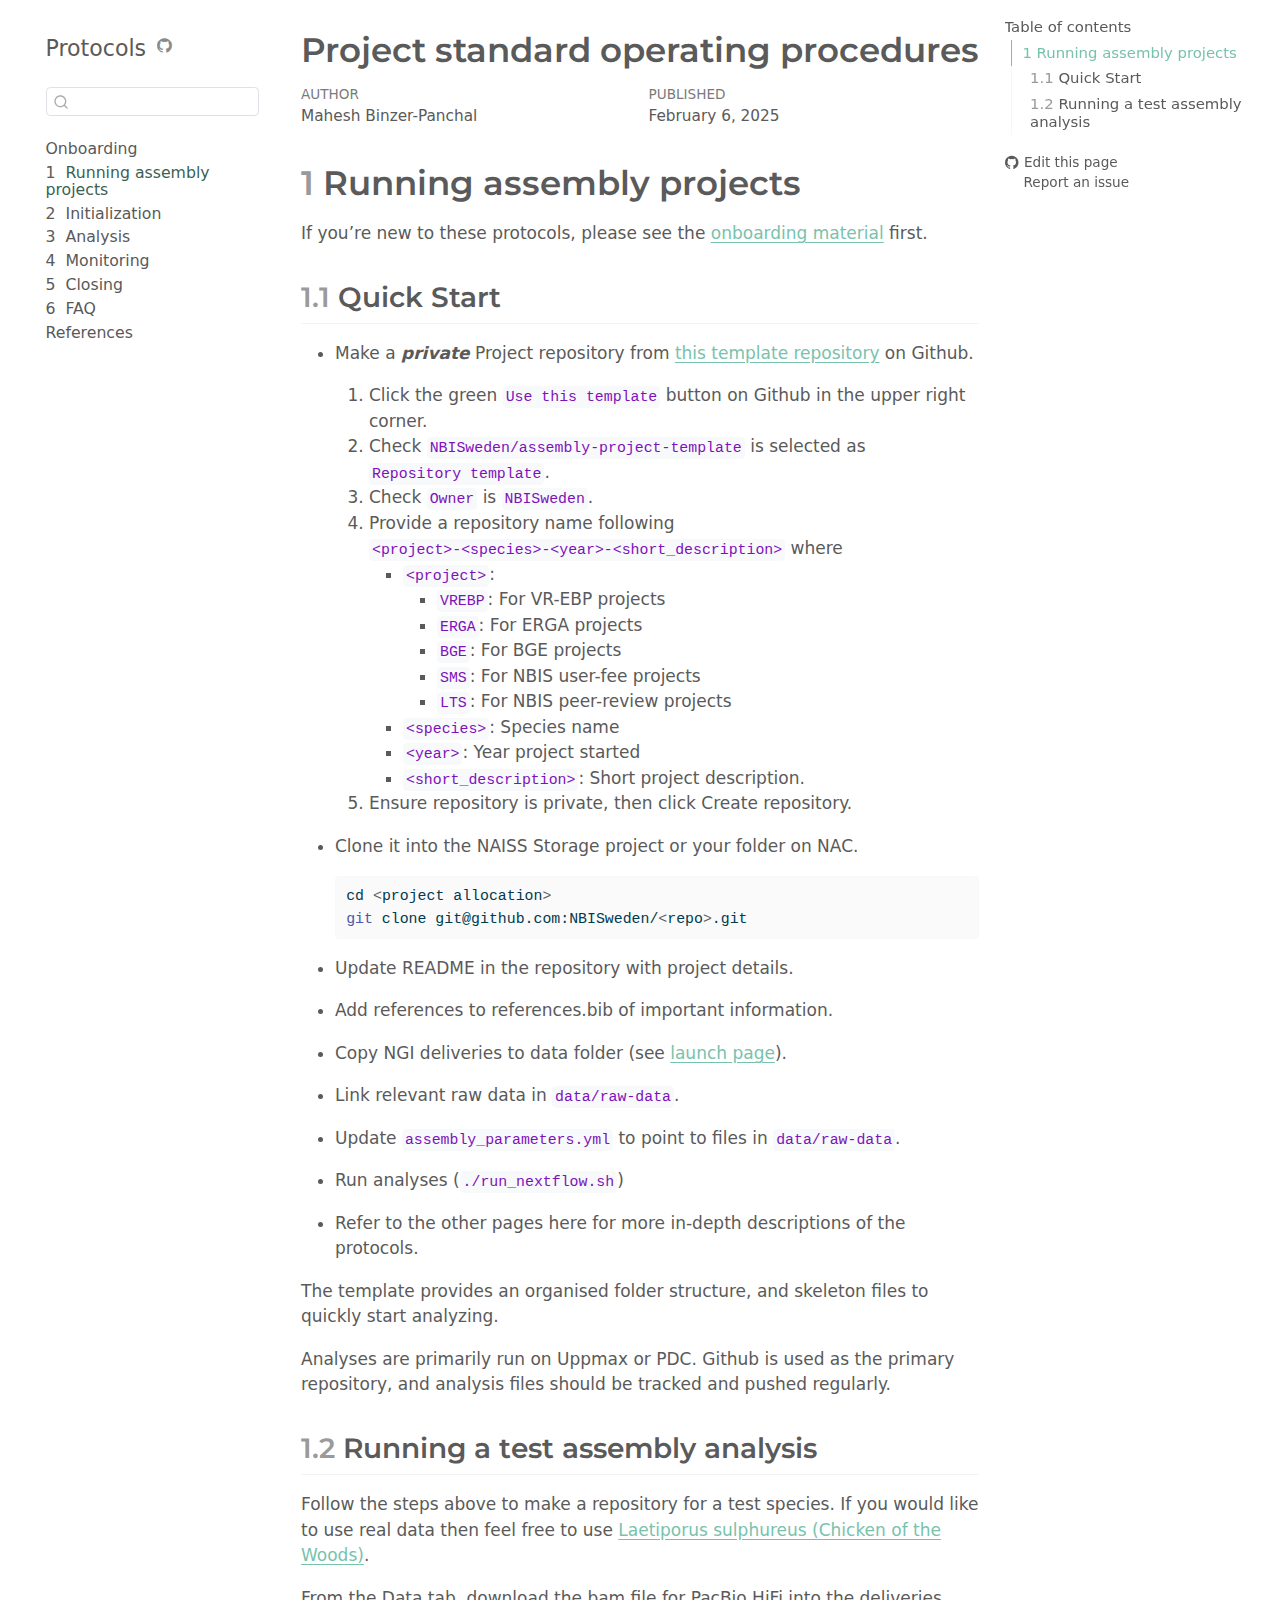
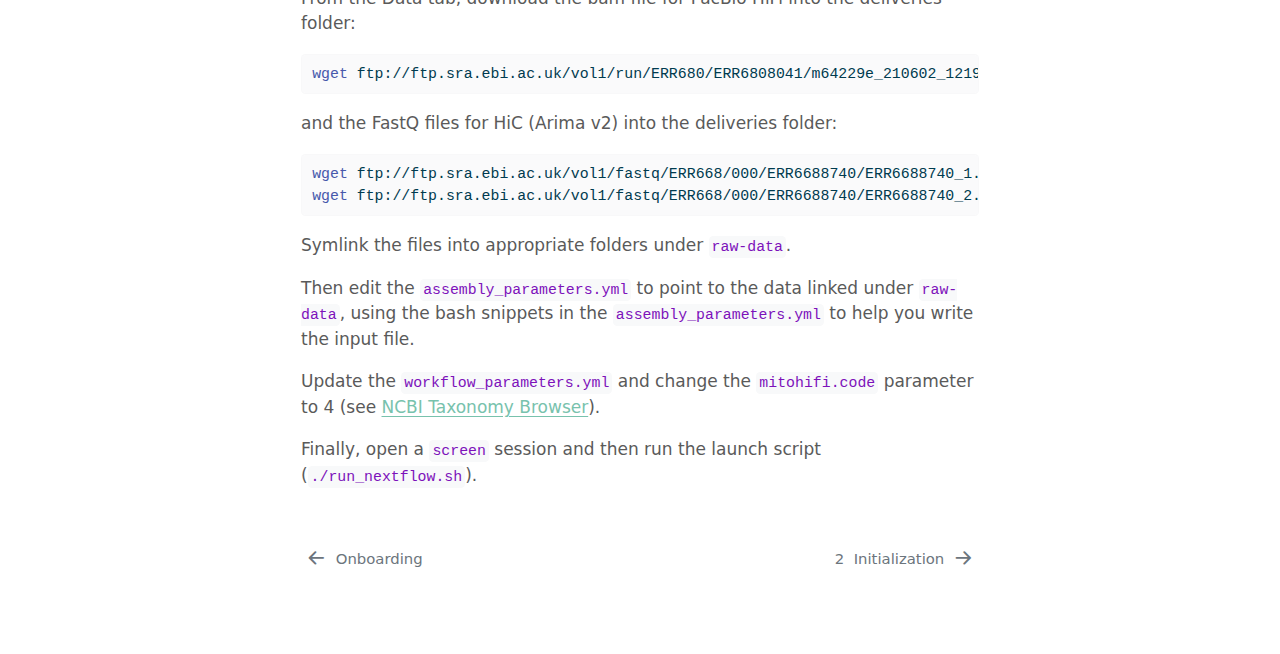
==== commit 065a79d7: "Built site for gh-pages" ====
--- a/index.html
+++ b/index.html
@@ -2,12 +2,12 @@
 <html xmlns="http://www.w3.org/1999/xhtml" lang="en" xml:lang="en"><head>
 
 <meta charset="utf-8">
-<meta name="generator" content="quarto-1.6.39">
+<meta name="generator" content="quarto-1.6.40">
 
 <meta name="viewport" content="width=device-width, initial-scale=1.0, user-scalable=yes">
 
 <meta name="author" content="Mahesh Binzer-Panchal">
-<meta name="dcterms.date" content="2024-12-11">
+<meta name="dcterms.date" content="2025-02-06">
 
 <title>Project standard operating procedures</title>
 <style>
@@ -73,10 +73,10 @@
 <script src="site_libs/quarto-html/tippy.umd.min.js"></script>
 <script src="site_libs/quarto-html/anchor.min.js"></script>
 <link href="site_libs/quarto-html/tippy.css" rel="stylesheet">
-<link href="site_libs/quarto-html/quarto-syntax-highlighting-e26003cea8cd680ca0c55a263523d882.css" rel="stylesheet" id="quarto-text-highlighting-styles">
+<link href="site_libs/quarto-html/quarto-syntax-highlighting-549806ee2085284f45b00abea8c6df48.css" rel="stylesheet" id="quarto-text-highlighting-styles">
 <script src="site_libs/bootstrap/bootstrap.min.js"></script>
 <link href="site_libs/bootstrap/bootstrap-icons.css" rel="stylesheet">
-<link href="site_libs/bootstrap/bootstrap-9020bafcf5558b5681f23e2b5d4cb61e.min.css" rel="stylesheet" append-hash="true" id="quarto-bootstrap" data-mode="light">
+<link href="site_libs/bootstrap/bootstrap-2a8854c9c25d7d36bb21e94ef1fa7806.min.css" rel="stylesheet" append-hash="true" id="quarto-bootstrap" data-mode="light">
 <script id="quarto-search-options" type="application/json">{
   "location": "sidebar",
   "copy-button": false,
@@ -183,6 +183,12 @@
 </li>
         <li class="sidebar-item">
   <div class="sidebar-item-container"> 
+  <a href="./faq.html" class="sidebar-item-text sidebar-link">
+ <span class="menu-text"><span class="chapter-number">6</span>&nbsp; <span class="chapter-title">FAQ</span></span></a>
+  </div>
+</li>
+        <li class="sidebar-item">
+  <div class="sidebar-item-container"> 
   <a href="./references.html" class="sidebar-item-text sidebar-link">
  <span class="menu-text">References</span></a>
   </div>
@@ -227,7 +233,7 @@
     <div>
     <div class="quarto-title-meta-heading">Published</div>
     <div class="quarto-title-meta-contents">
-      <p class="date">December 11, 2024</p>
+      <p class="date">February 6, 2025</p>
     </div>
   </div>
   
--- a/site_libs/quarto-html/quarto-syntax-highlighting-549806ee2085284f45b00abea8c6df48.css
+++ b/site_libs/quarto-html/quarto-syntax-highlighting-549806ee2085284f45b00abea8c6df48.css
@@ -0,0 +1,205 @@
+/* quarto syntax highlight colors */
+:root {
+  --quarto-hl-ot-color: #003B4F;
+  --quarto-hl-at-color: #657422;
+  --quarto-hl-ss-color: #20794D;
+  --quarto-hl-an-color: #5E5E5E;
+  --quarto-hl-fu-color: #4758AB;
+  --quarto-hl-st-color: #20794D;
+  --quarto-hl-cf-color: #003B4F;
+  --quarto-hl-op-color: #5E5E5E;
+  --quarto-hl-er-color: #AD0000;
+  --quarto-hl-bn-color: #AD0000;
+  --quarto-hl-al-color: #AD0000;
+  --quarto-hl-va-color: #111111;
+  --quarto-hl-bu-color: inherit;
+  --quarto-hl-ex-color: inherit;
+  --quarto-hl-pp-color: #AD0000;
+  --quarto-hl-in-color: #5E5E5E;
+  --quarto-hl-vs-color: #20794D;
+  --quarto-hl-wa-color: #5E5E5E;
+  --quarto-hl-do-color: #5E5E5E;
+  --quarto-hl-im-color: #00769E;
+  --quarto-hl-ch-color: #20794D;
+  --quarto-hl-dt-color: #AD0000;
+  --quarto-hl-fl-color: #AD0000;
+  --quarto-hl-co-color: #5E5E5E;
+  --quarto-hl-cv-color: #5E5E5E;
+  --quarto-hl-cn-color: #8f5902;
+  --quarto-hl-sc-color: #5E5E5E;
+  --quarto-hl-dv-color: #AD0000;
+  --quarto-hl-kw-color: #003B4F;
+}
+
+/* other quarto variables */
+:root {
+  --quarto-font-monospace: SFMono-Regular, Menlo, Monaco, Consolas, "Liberation Mono", "Courier New", monospace;
+}
+
+pre > code.sourceCode > span {
+  color: #003B4F;
+}
+
+code span {
+  color: #003B4F;
+}
+
+code.sourceCode > span {
+  color: #003B4F;
+}
+
+div.sourceCode,
+div.sourceCode pre.sourceCode {
+  color: #003B4F;
+}
+
+code span.ot {
+  color: #003B4F;
+  font-style: inherit;
+}
+
+code span.at {
+  color: #657422;
+  font-style: inherit;
+}
+
+code span.ss {
+  color: #20794D;
+  font-style: inherit;
+}
+
+code span.an {
+  color: #5E5E5E;
+  font-style: inherit;
+}
+
+code span.fu {
+  color: #4758AB;
+  font-style: inherit;
+}
+
+code span.st {
+  color: #20794D;
+  font-style: inherit;
+}
+
+code span.cf {
+  color: #003B4F;
+  font-weight: bold;
+  font-style: inherit;
+}
+
+code span.op {
+  color: #5E5E5E;
+  font-style: inherit;
+}
+
+code span.er {
+  color: #AD0000;
+  font-style: inherit;
+}
+
+code span.bn {
+  color: #AD0000;
+  font-style: inherit;
+}
+
+code span.al {
+  color: #AD0000;
+  font-style: inherit;
+}
+
+code span.va {
+  color: #111111;
+  font-style: inherit;
+}
+
+code span.bu {
+  font-style: inherit;
+}
+
+code span.ex {
+  font-style: inherit;
+}
+
+code span.pp {
+  color: #AD0000;
+  font-style: inherit;
+}
+
+code span.in {
+  color: #5E5E5E;
+  font-style: inherit;
+}
+
+code span.vs {
+  color: #20794D;
+  font-style: inherit;
+}
+
+code span.wa {
+  color: #5E5E5E;
+  font-style: italic;
+}
+
+code span.do {
+  color: #5E5E5E;
+  font-style: italic;
+}
+
+code span.im {
+  color: #00769E;
+  font-style: inherit;
+}
+
+code span.ch {
+  color: #20794D;
+  font-style: inherit;
+}
+
+code span.dt {
+  color: #AD0000;
+  font-style: inherit;
+}
+
+code span.fl {
+  color: #AD0000;
+  font-style: inherit;
+}
+
+code span.co {
+  color: #5E5E5E;
+  font-style: inherit;
+}
+
+code span.cv {
+  color: #5E5E5E;
+  font-style: italic;
+}
+
+code span.cn {
+  color: #8f5902;
+  font-style: inherit;
+}
+
+code span.sc {
+  color: #5E5E5E;
+  font-style: inherit;
+}
+
+code span.dv {
+  color: #AD0000;
+  font-style: inherit;
+}
+
+code span.kw {
+  color: #003B4F;
+  font-weight: bold;
+  font-style: inherit;
+}
+
+.prevent-inlining {
+  content: "</";
+}
+
+/*# sourceMappingURL=ae99138f4fbc2fb4c9f5e5cd69c22459.css.map */
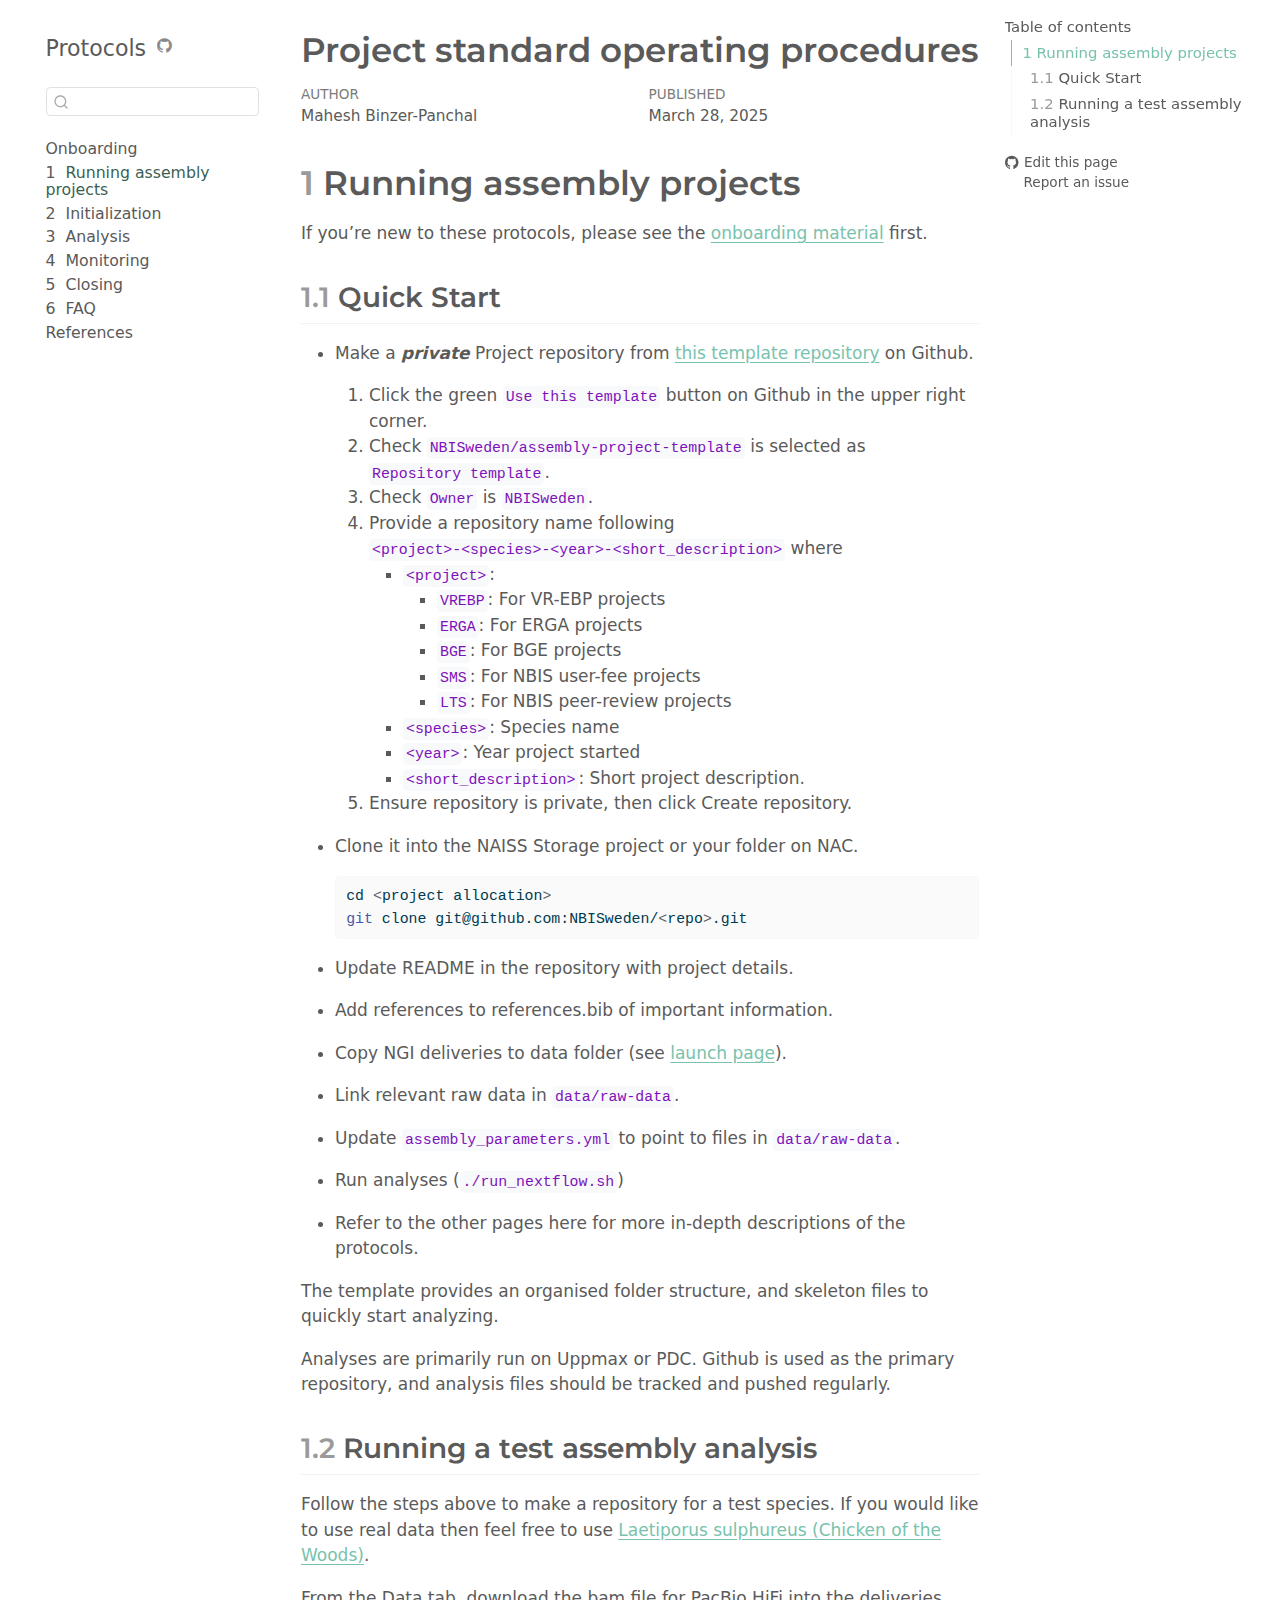
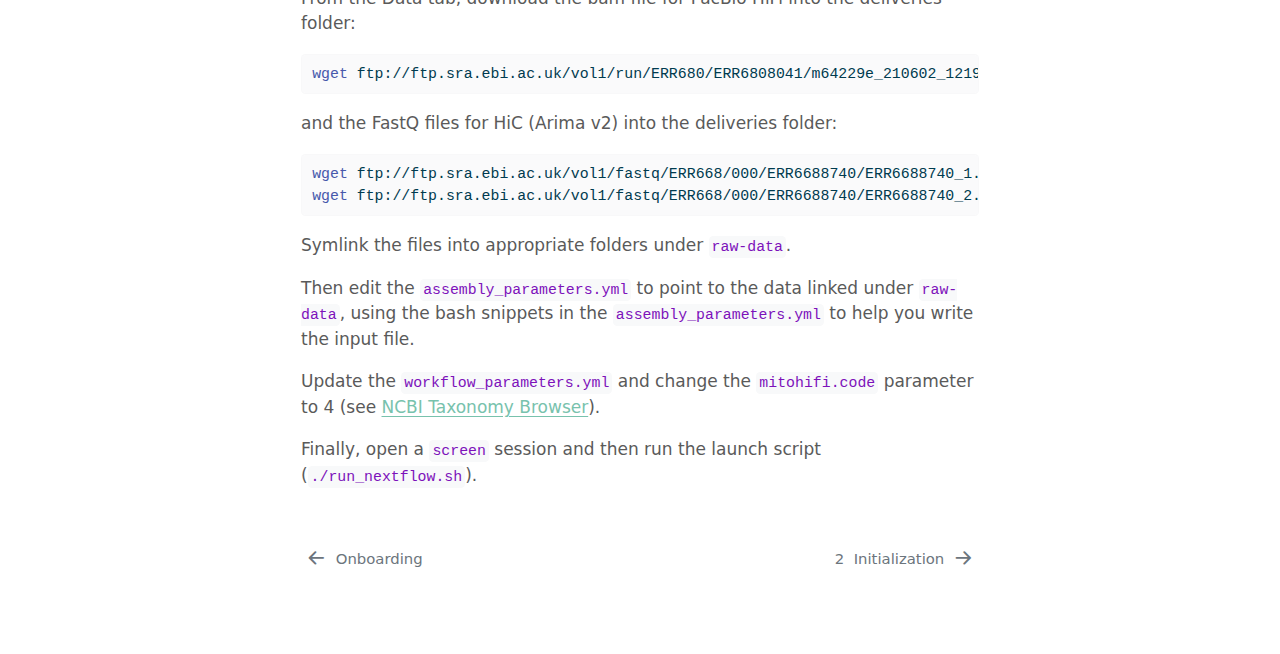
==== commit 1d39a1d2: "Built site for gh-pages" ====
--- a/index.html
+++ b/index.html
@@ -2,12 +2,12 @@
 <html xmlns="http://www.w3.org/1999/xhtml" lang="en" xml:lang="en"><head>
 
 <meta charset="utf-8">
-<meta name="generator" content="quarto-1.6.40">
+<meta name="generator" content="quarto-1.6.42">
 
 <meta name="viewport" content="width=device-width, initial-scale=1.0, user-scalable=yes">
 
 <meta name="author" content="Mahesh Binzer-Panchal">
-<meta name="dcterms.date" content="2025-02-06">
+<meta name="dcterms.date" content="2025-03-28">
 
 <title>Project standard operating procedures</title>
 <style>
@@ -73,10 +73,10 @@
 <script src="site_libs/quarto-html/tippy.umd.min.js"></script>
 <script src="site_libs/quarto-html/anchor.min.js"></script>
 <link href="site_libs/quarto-html/tippy.css" rel="stylesheet">
-<link href="site_libs/quarto-html/quarto-syntax-highlighting-549806ee2085284f45b00abea8c6df48.css" rel="stylesheet" id="quarto-text-highlighting-styles">
+<link href="site_libs/quarto-html/quarto-syntax-highlighting-2f5df379a58b258e96c21c0638c20c03.css" rel="stylesheet" id="quarto-text-highlighting-styles">
 <script src="site_libs/bootstrap/bootstrap.min.js"></script>
 <link href="site_libs/bootstrap/bootstrap-icons.css" rel="stylesheet">
-<link href="site_libs/bootstrap/bootstrap-2a8854c9c25d7d36bb21e94ef1fa7806.min.css" rel="stylesheet" append-hash="true" id="quarto-bootstrap" data-mode="light">
+<link href="site_libs/bootstrap/bootstrap-fbfb7bff8b2c22c296578c4021f9c83e.min.css" rel="stylesheet" append-hash="true" id="quarto-bootstrap" data-mode="light">
 <script id="quarto-search-options" type="application/json">{
   "location": "sidebar",
   "copy-button": false,
@@ -233,7 +233,7 @@
     <div>
     <div class="quarto-title-meta-heading">Published</div>
     <div class="quarto-title-meta-contents">
-      <p class="date">February 6, 2025</p>
+      <p class="date">March 28, 2025</p>
     </div>
   </div>
   
--- a/site_libs/quarto-html/quarto-syntax-highlighting-2f5df379a58b258e96c21c0638c20c03.css
+++ b/site_libs/quarto-html/quarto-syntax-highlighting-2f5df379a58b258e96c21c0638c20c03.css
@@ -0,0 +1,205 @@
+/* quarto syntax highlight colors */
+:root {
+  --quarto-hl-ot-color: #003B4F;
+  --quarto-hl-at-color: #657422;
+  --quarto-hl-ss-color: #20794D;
+  --quarto-hl-an-color: #5E5E5E;
+  --quarto-hl-fu-color: #4758AB;
+  --quarto-hl-st-color: #20794D;
+  --quarto-hl-cf-color: #003B4F;
+  --quarto-hl-op-color: #5E5E5E;
+  --quarto-hl-er-color: #AD0000;
+  --quarto-hl-bn-color: #AD0000;
+  --quarto-hl-al-color: #AD0000;
+  --quarto-hl-va-color: #111111;
+  --quarto-hl-bu-color: inherit;
+  --quarto-hl-ex-color: inherit;
+  --quarto-hl-pp-color: #AD0000;
+  --quarto-hl-in-color: #5E5E5E;
+  --quarto-hl-vs-color: #20794D;
+  --quarto-hl-wa-color: #5E5E5E;
+  --quarto-hl-do-color: #5E5E5E;
+  --quarto-hl-im-color: #00769E;
+  --quarto-hl-ch-color: #20794D;
+  --quarto-hl-dt-color: #AD0000;
+  --quarto-hl-fl-color: #AD0000;
+  --quarto-hl-co-color: #5E5E5E;
+  --quarto-hl-cv-color: #5E5E5E;
+  --quarto-hl-cn-color: #8f5902;
+  --quarto-hl-sc-color: #5E5E5E;
+  --quarto-hl-dv-color: #AD0000;
+  --quarto-hl-kw-color: #003B4F;
+}
+
+/* other quarto variables */
+:root {
+  --quarto-font-monospace: SFMono-Regular, Menlo, Monaco, Consolas, "Liberation Mono", "Courier New", monospace;
+}
+
+pre > code.sourceCode > span {
+  color: #003B4F;
+}
+
+code span {
+  color: #003B4F;
+}
+
+code.sourceCode > span {
+  color: #003B4F;
+}
+
+div.sourceCode,
+div.sourceCode pre.sourceCode {
+  color: #003B4F;
+}
+
+code span.ot {
+  color: #003B4F;
+  font-style: inherit;
+}
+
+code span.at {
+  color: #657422;
+  font-style: inherit;
+}
+
+code span.ss {
+  color: #20794D;
+  font-style: inherit;
+}
+
+code span.an {
+  color: #5E5E5E;
+  font-style: inherit;
+}
+
+code span.fu {
+  color: #4758AB;
+  font-style: inherit;
+}
+
+code span.st {
+  color: #20794D;
+  font-style: inherit;
+}
+
+code span.cf {
+  color: #003B4F;
+  font-weight: bold;
+  font-style: inherit;
+}
+
+code span.op {
+  color: #5E5E5E;
+  font-style: inherit;
+}
+
+code span.er {
+  color: #AD0000;
+  font-style: inherit;
+}
+
+code span.bn {
+  color: #AD0000;
+  font-style: inherit;
+}
+
+code span.al {
+  color: #AD0000;
+  font-style: inherit;
+}
+
+code span.va {
+  color: #111111;
+  font-style: inherit;
+}
+
+code span.bu {
+  font-style: inherit;
+}
+
+code span.ex {
+  font-style: inherit;
+}
+
+code span.pp {
+  color: #AD0000;
+  font-style: inherit;
+}
+
+code span.in {
+  color: #5E5E5E;
+  font-style: inherit;
+}
+
+code span.vs {
+  color: #20794D;
+  font-style: inherit;
+}
+
+code span.wa {
+  color: #5E5E5E;
+  font-style: italic;
+}
+
+code span.do {
+  color: #5E5E5E;
+  font-style: italic;
+}
+
+code span.im {
+  color: #00769E;
+  font-style: inherit;
+}
+
+code span.ch {
+  color: #20794D;
+  font-style: inherit;
+}
+
+code span.dt {
+  color: #AD0000;
+  font-style: inherit;
+}
+
+code span.fl {
+  color: #AD0000;
+  font-style: inherit;
+}
+
+code span.co {
+  color: #5E5E5E;
+  font-style: inherit;
+}
+
+code span.cv {
+  color: #5E5E5E;
+  font-style: italic;
+}
+
+code span.cn {
+  color: #8f5902;
+  font-style: inherit;
+}
+
+code span.sc {
+  color: #5E5E5E;
+  font-style: inherit;
+}
+
+code span.dv {
+  color: #AD0000;
+  font-style: inherit;
+}
+
+code span.kw {
+  color: #003B4F;
+  font-weight: bold;
+  font-style: inherit;
+}
+
+.prevent-inlining {
+  content: "</";
+}
+
+/*# sourceMappingURL=35eb38a806ee71ea6d2563be2308c832.css.map */
